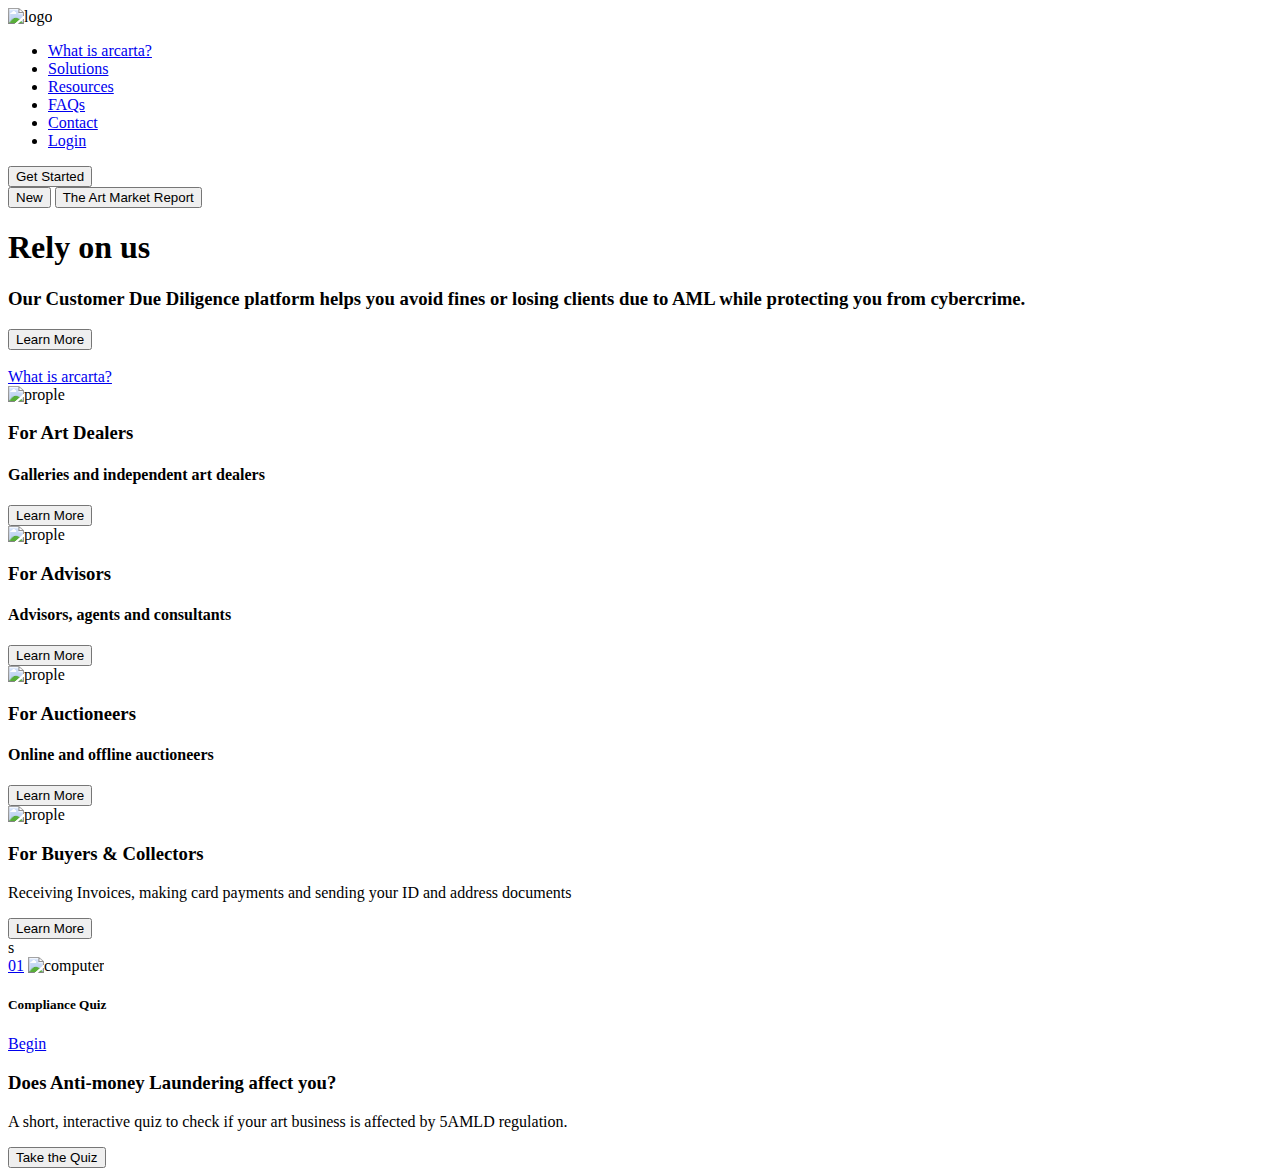
==== index.html @ 40dcaeee "I moved index" ====
<!DOCTYPE html>
<html lang="en">
<head>
    <meta charset="UTF-8">
    <meta http-equiv="X-UA-Compatible" content="IE=edge">
    <meta name="viewport" content="width=device-width, initial-scale=1.0">
    <link rel="stylesheet" href="./css/index.css">
    <link rel="icon" href="./img/png/icon.png">
    <title>Acarta</title>
</head>
<body>
    <header class="header">
        <div class="container">
            <div class="row header__row">
                <div class="header__left">
                    <img src="./img/png/logo.png" alt="logo">
                </div>
                <div class="header__right">
                    <ul class="header__lists">
                        <li class="header__list"><a href="#" class="header__link">What is arcarta?</a></li>
                        <li class="header__list"><a href="#" class="header__link">Solutions</a></li>
                        <li class="header__list"><a href="#" class="header__link">Resources</a></li>
                        <li class="header__list"><a href="#" class="header__link">FAQs</a></li>
                        <li class="header__list"><a href="#" class="header__link">Contact</a></li>
                        <li class="header__list"><a href="#" class="header__link">Login</a></li>
                    </ul>
                    <button class="header__button">Get Started</button>
                </div>
            </div>
        </div>
    </header>
    <main>
          <!--HERO-->
        <section class="hero">
           <div class="container">
               <div class="row">
              <div class="hero__button">
                <button class="button__left">
                    New
                </button>
                <button class="button__right">
                    The Art Market Report
                </button>
              </div>
               </div>
               <h1 class="hero__title">Rely on us</h1>
               <h3 class="hero__description">Our Customer Due Diligence platform helps you avoid fines or 
                   losing clients due to AML while protecting you from cybercrime.</h3>
                   <button class="button__middle">Learn More</button>
           </div>
        </section>
        <!--PARTNERS-->
        <section class="partners">
            <div class="container">
                <div class="row partners__row">
                    <img src="./img/png/partners1.png" alt="" class="partners__image">
                    <img src="./img/png/partners2.png" alt="" class="partners__image">
                    <img src="./img/png/partners3.png" alt="" class="partners__image">
                    <img src="./img/png/partners4.png" alt="" class="partners__image">
                </div>
                <span class="partners__content"><a href="#" class="partners__link">What is arcarta?</a></span>
        <section class="for">
            <div class="container">
                <div class="row for__row">
                    <div class="col-6">
                        <div class="for__content">
                            <img class="for__img" src="./img/png/for1.png" alt="prople">
                            <h3 class="for__title">For Art Dealers</h3>
                            <h4 class="for__subtitle">Galleries and independent art dealers</h4>
                            <button class="for__button">Learn More</button>
                        </div>
                    </div>
                    <div class="col-6">
                        <div class="for__content">
                            <img class="for__img" src="./img/png/for2.png" alt="prople">
                            <h3 class="for__title">For Advisors</h3>
                            <h4 class="for__subtitle">Advisors, agents and consultants</h4>
                            <button class="for__button">Learn More</button>
                        </div>
                    </div>
                    <div class="col-6">
                        <div class="for__content">
                            <img class="for__img" src="./img/png/for3.png" alt="prople">
                            <h3 class="for__title">For Auctioneers</h3>
                            <h4 class="for__subtitle">Online and offline auctioneers</h4>
                            <button class="for__button">Learn More</button>
                        </div>
                    </div>
                    <div class="col-6">
                        <div class="for__content">
                            <img class="for__img" src="./img/png/for1.png" alt="prople">
                            <h3 class="for__title for__title--big">For Buyers & Collectors</h3>
                            <p class="for__subtitle for__subtitle--long"">Receiving Invoices, making card payments and sending your ID and address documents</p>
                            <button class="for__button">Learn More</button>
                        </div>
                    </div>
                </div>
            </div>
        </section>
        <section class="money">
            <div class="container">s
                <d5iv class="money__content">
                    <div class="money__quiz">
                        <div class="money__quizcontent">
                            <a href="#" class="money__link--first">01</a>
                            <img class="money__img" src="./img/png/computer.png" alt="computer">
                            <h5 class="money__subtitle">Compliance Quiz</h5>
                            <div class="money__line"></div>
                            <div class="money__links">
                                <a href="#" class="money__link money__link--second">Begin</a>
                                <a href="#" class="money__link"> <svg width="16" height="12" viewBox="0 0 16 12" fill="none" xmlns="http://www.w3.org/2000/svg">
                                    <path d="M0.916687 5.92936C0.916687 6.38769 1.29169 6.76269 1.75002 6.76269H12.1917L8.67502 10.2794C8.33335 10.621 8.33335 11.171 8.67502 11.5127C9.01669 11.8544 9.56669 11.8544 9.90835 11.5127L14.8334 6.59603C15.0167 6.41269 15.1 6.17103 15.0834 5.9377C15.0917 5.70436 15.0084 5.4627 14.8334 5.27936L9.90835 0.362695C9.56669 0.0210287 9.01669 0.0210287 8.67502 0.362695C8.33335 0.704362 8.33335 1.25436 8.67502 1.59603L12.1917 5.09603H1.75002C1.29169 5.09603 0.916687 5.47103 0.916687 5.92936Z" fill="white"/>
                                    </svg></a>
                            </div>
                        </div>
                    </div>
                    <div class="money-anti">
                        <h3 class="money__title">Does Anti-money Laundering affect you?</h3>
                        <p class="money__text">A short, interactive quiz to check if your art business is affected by 5AMLD regulation.</p>
                        <button class="money__button">Take the Quiz
                            </button>
                    </div>
                </div>
            </div>
        </section>
    </main>
</body>
</html>
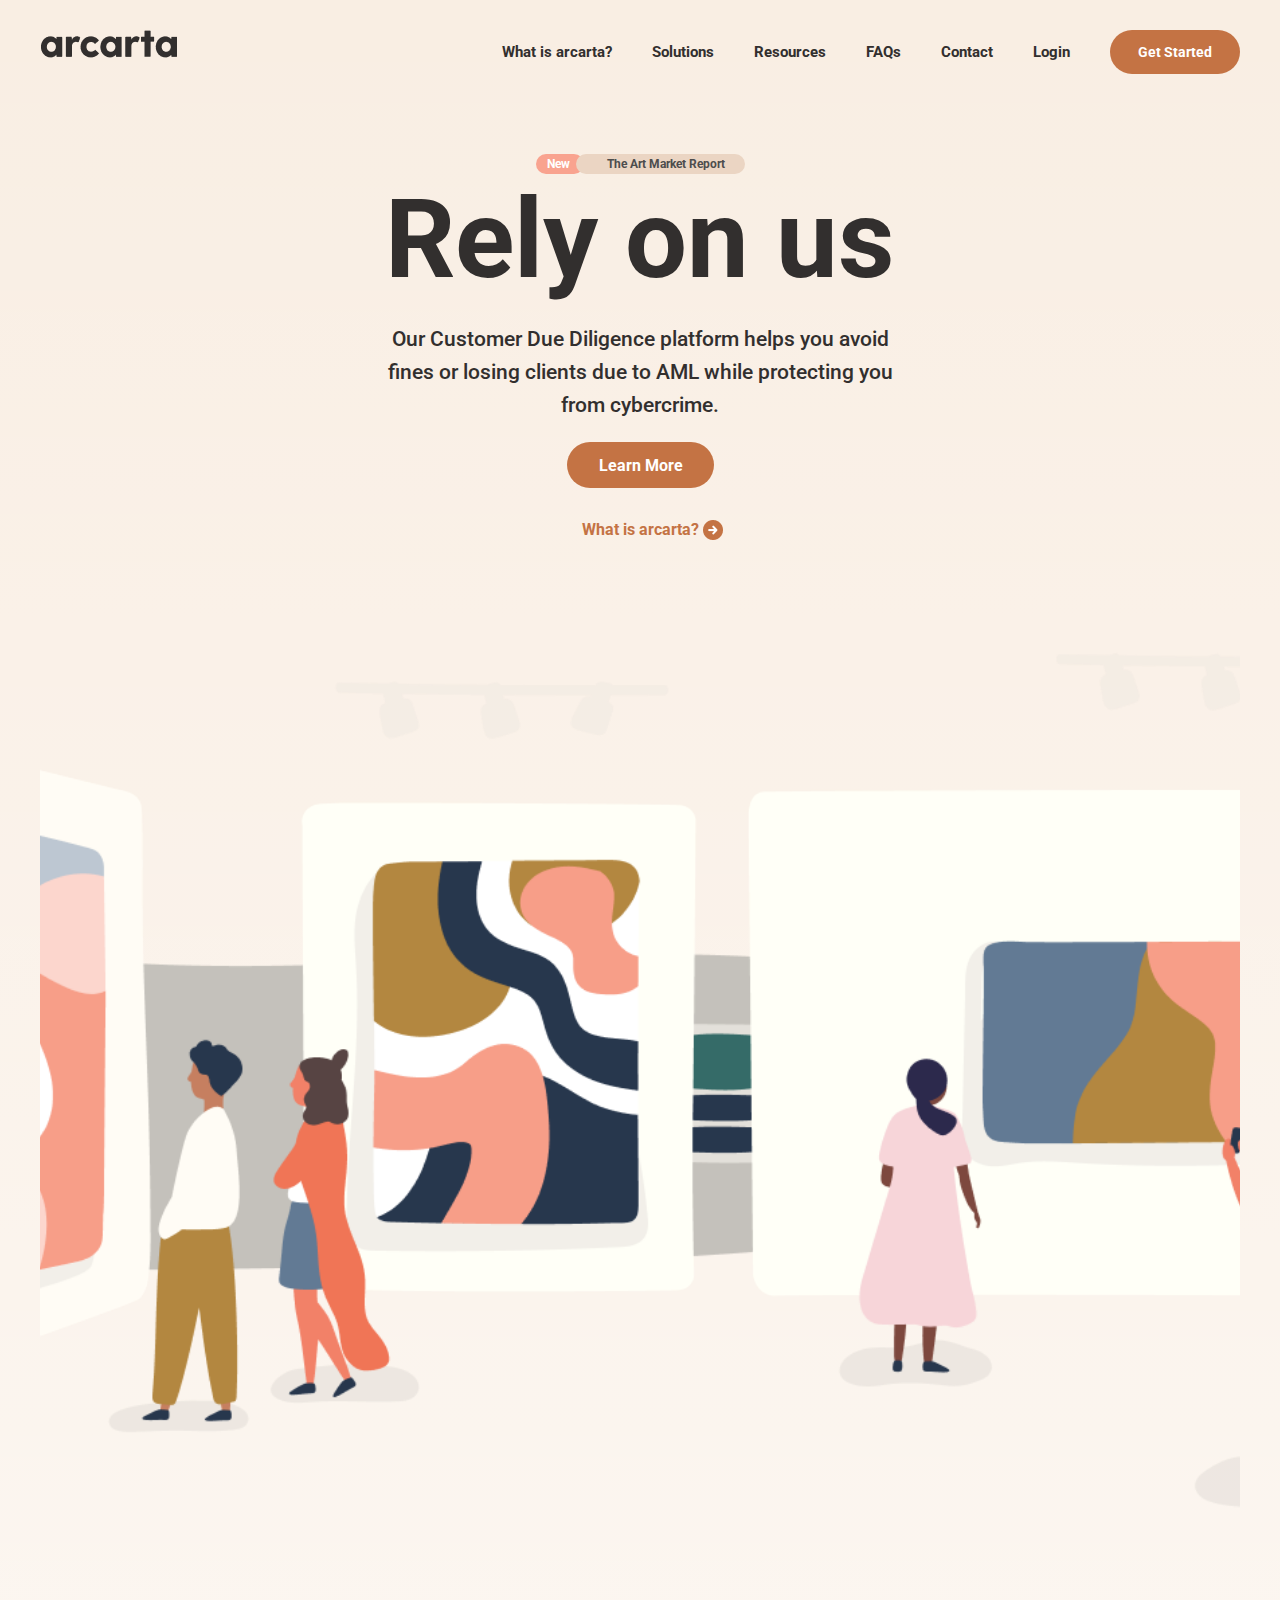
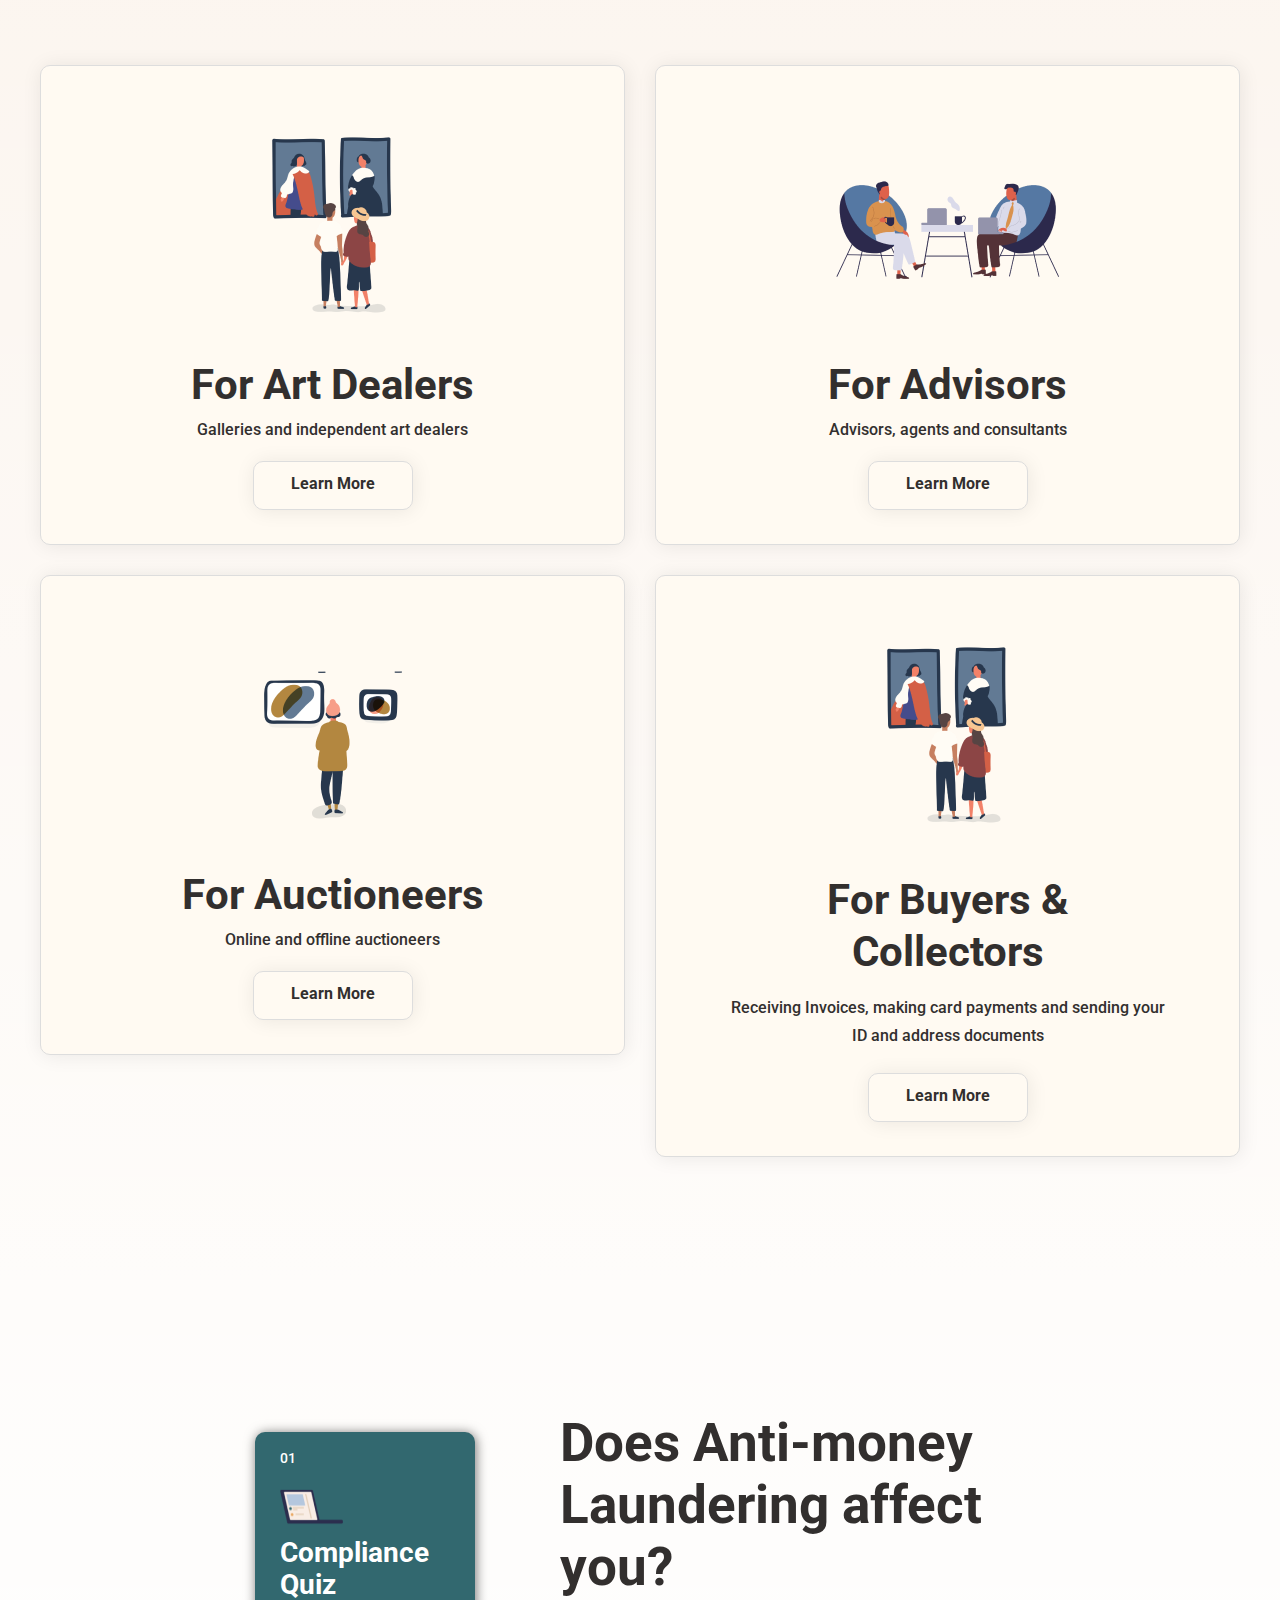
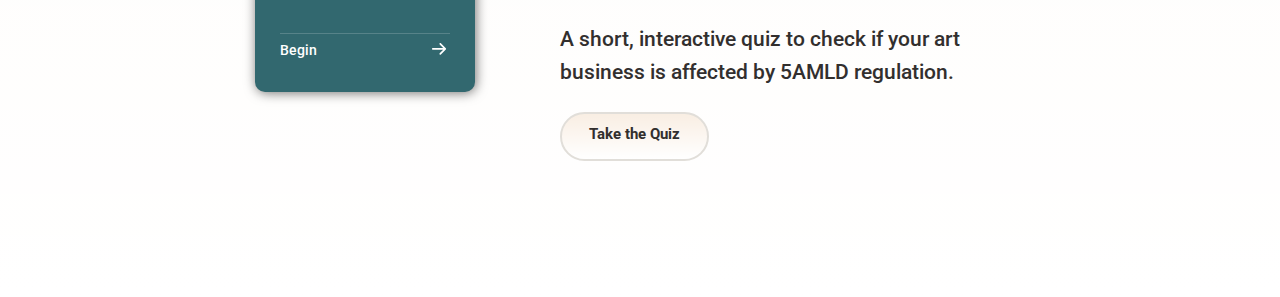
==== commit a5030ca2: "I added files" ====
--- a/index.html
+++ b/index.html
@@ -4,16 +4,17 @@
     <meta charset="UTF-8">
     <meta http-equiv="X-UA-Compatible" content="IE=edge">
     <meta name="viewport" content="width=device-width, initial-scale=1.0">
-    <link rel="stylesheet" href="./css/index.css">
+    <link rel="stylesheet" href="./src/css/index.css">
     <link rel="icon" href="./img/png/icon.png">
     <title>Acarta</title>
 </head>
 <body>
+    <!--HEADER-->
     <header class="header">
         <div class="container">
             <div class="row header__row">
                 <div class="header__left">
-                    <img src="./img/png/logo.png" alt="logo">
+                    <img src="./src/img/png/logo.png" alt="logo">
                 </div>
                 <div class="header__right">
                     <ul class="header__lists">
@@ -59,12 +60,16 @@
                     <img src="./img/png/partners4.png" alt="" class="partners__image">
                 </div>
                 <span class="partners__content"><a href="#" class="partners__link">What is arcarta?</a></span>
+            <div class="hero__bg"></div>
+    
+        </section>
+        <!--FOR-->
         <section class="for">
             <div class="container">
                 <div class="row for__row">
                     <div class="col-6">
                         <div class="for__content">
-                            <img class="for__img" src="./img/png/for1.png" alt="prople">
+                            <img class="for__img" src="./src/img/png/for1.png" alt="prople">
                             <h3 class="for__title">For Art Dealers</h3>
                             <h4 class="for__subtitle">Galleries and independent art dealers</h4>
                             <button class="for__button">Learn More</button>
@@ -72,7 +77,7 @@
                     </div>
                     <div class="col-6">
                         <div class="for__content">
-                            <img class="for__img" src="./img/png/for2.png" alt="prople">
+                            <img class="for__img" src="./src/img/png/for2.png" alt="prople">
                             <h3 class="for__title">For Advisors</h3>
                             <h4 class="for__subtitle">Advisors, agents and consultants</h4>
                             <button class="for__button">Learn More</button>
@@ -80,7 +85,7 @@
                     </div>
                     <div class="col-6">
                         <div class="for__content">
-                            <img class="for__img" src="./img/png/for3.png" alt="prople">
+                            <img class="for__img" src="./src/img/png/for3.png" alt="prople">
                             <h3 class="for__title">For Auctioneers</h3>
                             <h4 class="for__subtitle">Online and offline auctioneers</h4>
                             <button class="for__button">Learn More</button>
@@ -88,22 +93,23 @@
                     </div>
                     <div class="col-6">
                         <div class="for__content">
-                            <img class="for__img" src="./img/png/for1.png" alt="prople">
+                            <img class="for__img" src="./src/img/png/for1.png" alt="prople">
                             <h3 class="for__title for__title--big">For Buyers & Collectors</h3>
-                            <p class="for__subtitle for__subtitle--long"">Receiving Invoices, making card payments and sending your ID and address documents</p>
+                            <p class="for__subtitle for__subtitle--long">Receiving Invoices, making card payments and sending your ID and address documents</p>
                             <button class="for__button">Learn More</button>
                         </div>
                     </div>
                 </div>
             </div>
         </section>
+        <!--MONEY-->
         <section class="money">
-            <div class="container">s
+            <div class="container">
                 <d5iv class="money__content">
                     <div class="money__quiz">
                         <div class="money__quizcontent">
                             <a href="#" class="money__link--first">01</a>
-                            <img class="money__img" src="./img/png/computer.png" alt="computer">
+                            <img class="money__img" src="./src/img/png/computer.png" alt="computer">
                             <h5 class="money__subtitle">Compliance Quiz</h5>
                             <div class="money__line"></div>
                             <div class="money__links">
--- a/src/css/index.css
+++ b/src/css/index.css
@@ -0,0 +1,513 @@
+@import url("https://fonts.googleapis.com/css2?family=Roboto:wght@100;300;400;500;700;900&display=swap");
+.col-1 {
+  width: 8.333%;
+}
+
+.col-2 {
+  width: 16.66%;
+}
+
+.col-3 {
+  width: 25%;
+}
+
+.col-4 {
+  width: 33.333%;
+}
+
+.col-5 {
+  width: 41.65%;
+}
+
+.col-6 {
+  width: 50%;
+}
+
+.col-7 {
+  width: 58.333%;
+}
+
+.col-8 {
+  width: 66.66%;
+}
+
+.col-9 {
+  width: 75%;
+}
+
+.col-12 {
+  width: 100%;
+}
+
+/* http://meyerweb.com/eric/tools/css/reset/ 
+   v2.0 | 20110126
+   License: none (public domain)
+*/
+html, body, div, span, applet, object, iframe,
+h1, h2, h3, h4, h5, h6, p, blockquote, pre,
+a, abbr, acronym, address, big, cite, code,
+del, dfn, em, img, ins, kbd, q, s, samp,
+small, strike, strong, sub, sup, tt, var,
+b, u, i, center,
+dl, dt, dd, ol, ul, li,
+fieldset, form, label, legend,
+table, caption, tbody, tfoot, thead, tr, th, td,
+article, aside, canvas, details, embed,
+figure, figcaption, footer, header, hgroup,
+menu, nav, output, ruby, section, summary,
+time, mark, audio, video {
+  margin: 0;
+  padding: 0;
+  border: 0;
+  font-size: 100%;
+  font: inherit;
+  vertical-align: baseline;
+}
+
+/* HTML5 display-role reset for older browsers */
+article, aside, details, figcaption, figure,
+footer, header, hgroup, menu, nav, section {
+  display: block;
+}
+
+body {
+  line-height: 1;
+}
+
+ol, ul {
+  list-style: none;
+}
+
+blockquote, q {
+  quotes: none;
+}
+
+blockquote:before, blockquote:after,
+q:before, q:after {
+  content: '';
+  content: none;
+}
+
+table {
+  border-collapse: collapse;
+  border-spacing: 0;
+}
+
+body {
+  -webkit-box-sizing: border-box;
+          box-sizing: border-box;
+  background: -webkit-gradient(linear, left top, left bottom, from(rgba(255, 255, 255, 0)), to(#FFFFFF)), #F9EEE3;
+  background: linear-gradient(180deg, rgba(255, 255, 255, 0) 0%, #FFFFFF 100%), #F9EEE3;
+}
+
+img {
+  max-width: 100%;
+}
+
+a {
+  text-decoration: none;
+}
+
+.container {
+  max-width: 1200px;
+  width: 100%;
+  margin: 0 auto;
+}
+
+.row {
+  display: -webkit-box;
+  display: -ms-flexbox;
+  display: flex;
+  -ms-flex-wrap: wrap;
+      flex-wrap: wrap;
+}
+
+.header {
+  padding: 30px 0;
+}
+
+.header__link {
+  color: #322F2E;
+  font-size: 15px;
+  font-weight: bold;
+  font-family: "Roboto", sans-serif;
+}
+
+.header__link:hover {
+  color: #C47344;
+  -webkit-transition: 0.2s;
+  transition: 0.2s;
+}
+
+.header__button {
+  color: #FFFFFF;
+  font-size: 14px;
+  font-weight: bold;
+  font-family: "Roboto", sans-serif;
+  font-style: normal;
+  background: #C47344;
+  border-radius: 50px;
+  padding: 14px 28px;
+  cursor: pointer;
+  border: none;
+}
+
+.header__list {
+  margin-right: 40px;
+}
+
+.header__list:nth-last-child() {
+  margin-right: 30px;
+}
+
+.header__right {
+  display: -webkit-box;
+  display: -ms-flexbox;
+  display: flex;
+  -webkit-box-align: center;
+      -ms-flex-align: center;
+          align-items: center;
+  -webkit-box-pack: center;
+      -ms-flex-pack: center;
+          justify-content: center;
+}
+
+.header__lists {
+  display: -webkit-box;
+  display: -ms-flexbox;
+  display: flex;
+}
+
+.header__row {
+  display: -webkit-box;
+  display: -ms-flexbox;
+  display: flex;
+  -webkit-box-pack: justify;
+      -ms-flex-pack: justify;
+          justify-content: space-between;
+}
+
+.for__content {
+  display: -webkit-box;
+  display: -ms-flexbox;
+  display: flex;
+  -webkit-box-align: center;
+      -ms-flex-align: center;
+          align-items: center;
+  -webkit-box-pack: center;
+      -ms-flex-pack: center;
+          justify-content: center;
+  -webkit-box-orient: vertical;
+  -webkit-box-direction: normal;
+      -ms-flex-direction: column;
+          flex-direction: column;
+  background: #FFFAF2;
+  border: 1px solid #DDDDDD;
+  -webkit-box-sizing: border-box;
+          box-sizing: border-box;
+  -webkit-box-shadow: 1px 1px 20px rgba(0, 0, 0, 0.08);
+          box-shadow: 1px 1px 20px rgba(0, 0, 0, 0.08);
+  border-radius: 10px;
+  margin: 15px;
+}
+
+.for__row {
+  margin: 0 -15px;
+}
+
+.for__title {
+  color: #322F2E;
+  font-size: 42px;
+  font-weight: bold;
+  font-family: "Roboto", sans-serif;
+  text-align: center;
+}
+
+.for__title--big {
+  max-width: 254px;
+  line-height: 52px;
+}
+
+.for__subtitle {
+  color: #322F2E;
+  font-size: 16px;
+  font-weight: 500;
+  font-family: "Roboto", sans-serif;
+  text-align: center;
+  margin-top: 16px;
+}
+
+.for__subtitle--long {
+  max-width: 435px;
+  line-height: 28px;
+}
+
+.for__button {
+  color: #322F2E;
+  font-size: 16px;
+  font-weight: bold;
+  font-family: "Roboto", sans-serif;
+  text-align: center;
+  background: #FFFAF2;
+  border: 1px solid #DDDDDD;
+  -webkit-box-sizing: border-box;
+          box-sizing: border-box;
+  -webkit-box-shadow: 1px 1px 20px rgba(0, 0, 0, 0.08);
+          box-shadow: 1px 1px 20px rgba(0, 0, 0, 0.08);
+  border-radius: 10px;
+  cursor: pointer;
+  padding: 12px 37px 16px;
+  margin: 23px 0 34px;
+  -webkit-transition: 0.3s;
+  transition: 0.3s;
+}
+
+.for__button:hover {
+  border: 1px solid transparent;
+  background-color: #C47344;
+  -webkit-transform: scale(1.1);
+          transform: scale(1.1);
+  color: #FFFFFF;
+}
+
+.for__img {
+  margin: 51px 136px 26px;
+}
+
+.money {
+  margin: 240px 0 136px;
+}
+
+.money__content {
+  display: -webkit-box;
+  display: -ms-flexbox;
+  display: flex;
+  -webkit-box-align: center;
+      -ms-flex-align: center;
+          align-items: center;
+  -webkit-box-pack: center;
+      -ms-flex-pack: center;
+          justify-content: center;
+}
+
+.money__title {
+  color: #322F2E;
+  font-size: 53px;
+  font-weight: bold;
+  font-family: "Roboto", sans-serif;
+  line-height: 62px;
+  max-width: 465px;
+}
+
+.money__text {
+  line-height: 33px;
+  color: #322F2E;
+  font-size: 21px;
+  font-weight: 500;
+  font-family: "Roboto", sans-serif;
+  max-width: 416px;
+  margin: 25px 0 23px;
+}
+
+.money__quiz {
+  background: #32686F;
+  -webkit-box-shadow: 1px 1px 12px rgba(0, 0, 0, 0.55);
+          box-shadow: 1px 1px 12px rgba(0, 0, 0, 0.55);
+  border-radius: 10px;
+  width: 220px;
+  height: 260px;
+  margin-right: 85px;
+  margin-top: -50px;
+}
+
+.money__quizcontent {
+  margin: 19px 27px 23px 25px;
+  display: -webkit-box;
+  display: -ms-flexbox;
+  display: flex;
+  -webkit-box-orient: vertical;
+  -webkit-box-direction: normal;
+      -ms-flex-direction: column;
+          flex-direction: column;
+}
+
+.money__img {
+  max-width: 64px;
+  max-height: 37px;
+  margin-bottom: 12px;
+}
+
+.money__link {
+  color: #FFFFFF;
+  font-size: 14px;
+  font-weight: 500;
+  font-family: "Roboto", sans-serif;
+}
+
+.money__link--first {
+  margin-bottom: 23px;
+  color: #FFFFFF;
+  font-size: 14px;
+  font-weight: 500;
+  font-family: "Roboto", sans-serif;
+}
+
+.money__link--second {
+  margin-right: 110px;
+}
+
+.money__subtitle {
+  color: #FFFFFF;
+  font-size: 28px;
+  font-weight: bold;
+  font-family: "Roboto", sans-serif;
+  line-height: 32px;
+  margin-bottom: 32px;
+}
+
+.money__line {
+  background-color: rgba(255, 255, 255, 0.18);
+  width: 170px;
+  height: 1px;
+  margin-bottom: 8px;
+}
+
+.money__button {
+  background: -webkit-gradient(linear, left top, left bottom, from(rgba(255, 255, 255, 0)), to(#FFFFFF)), #F9EEE3;
+  background: linear-gradient(180deg, rgba(255, 255, 255, 0) 0%, #FFFFFF 100%), #F9EEE3;
+  color: #322F2E;
+  font-size: 15px;
+  font-weight: bold;
+  font-family: "Roboto", sans-serif;
+  padding: 11px 27px 16px;
+  border: 2px solid #E1DED9;
+  -webkit-box-sizing: border-box;
+          box-sizing: border-box;
+  border-radius: 50px;
+}
+
+.hero__bg {
+  margin: 80px 0 132px;
+  background-image: url(../img/png/Frame.png);
+  background-size: cover;
+  background-position: center;
+  width: 100%;
+  height: 100vh;
+}
+
+.hero__button {
+  margin: 50px auto 11px auto;
+}
+
+.hero__button:hover .button__left {
+  -webkit-transform: scale(1) translate(10%);
+          transform: scale(1) translate(10%);
+  -webkit-transition: 1.2s;
+  transition: 1.2s;
+}
+
+.hero__title {
+  color: #322F2E;
+  font-size: 110px;
+  font-weight: bold;
+  font-family: "Roboto", sans-serif;
+  margin: 0 auto 28px auto;
+  text-align: center;
+}
+
+.hero__description {
+  color: #322F2E;
+  font-size: 21px;
+  font-weight: 500;
+  font-family: "Roboto", sans-serif;
+  margin: 28px auto 20px auto;
+  width: 524px;
+  text-align: center;
+  line-height: 33px;
+}
+
+.button__left {
+  background-color: #F9A38F;
+  border-radius: 20px;
+  color: #FFFFFF;
+  font-size: 12px;
+  font-weight: bold;
+  font-family: "Roboto", sans-serif;
+  outline: none;
+  border: none;
+  padding: 3px 14px 3px 11px;
+}
+
+.button__right {
+  background-color: #ebd5c3;
+  border-radius: 20px;
+  color: #4D4D4D;
+  font-size: 12px;
+  font-weight: bold;
+  font-family: "Roboto", sans-serif;
+  outline: none;
+  border: none;
+  padding: 3px 20px 3px 31px;
+  margin-left: -12px;
+}
+
+.button__middle {
+  background-color: #C47344;
+  color: #FFFFFF;
+  font-size: 16px;
+  font-weight: bold;
+  font-family: "Roboto", sans-serif;
+  border-radius: 30px;
+  border: none;
+  outline: none;
+  padding: 14px 31px 13px 32px;
+  margin: auto;
+  display: -webkit-box;
+  display: -ms-flexbox;
+  display: flex;
+}
+
+.button__middle:hover {
+  background-color: #5e2708;
+  -webkit-transform: scale(1.1);
+          transform: scale(1.1);
+  -webkit-transition: 1.2s;
+  transition: 1.2s;
+}
+
+.partners__row {
+  -ms-flex-pack: distribute;
+      justify-content: space-around;
+}
+
+.partners__image {
+  margin-bottom: 34px;
+}
+
+.partners__content {
+  position: relative;
+  display: block;
+  text-align: center;
+}
+
+.partners__link {
+  color: #C47344;
+  font-size: 16px;
+  font-weight: bold;
+  font-family: "Roboto", sans-serif;
+  position: relative;
+}
+
+.partners__link:hover {
+  cursor: pointer;
+  color: #e39d76;
+}
+
+.partners__link::after {
+  position: absolute;
+  right: -73px;
+  top: 0;
+  width: 100%;
+  height: 100%;
+  content: url(../img/png/link.png);
+}
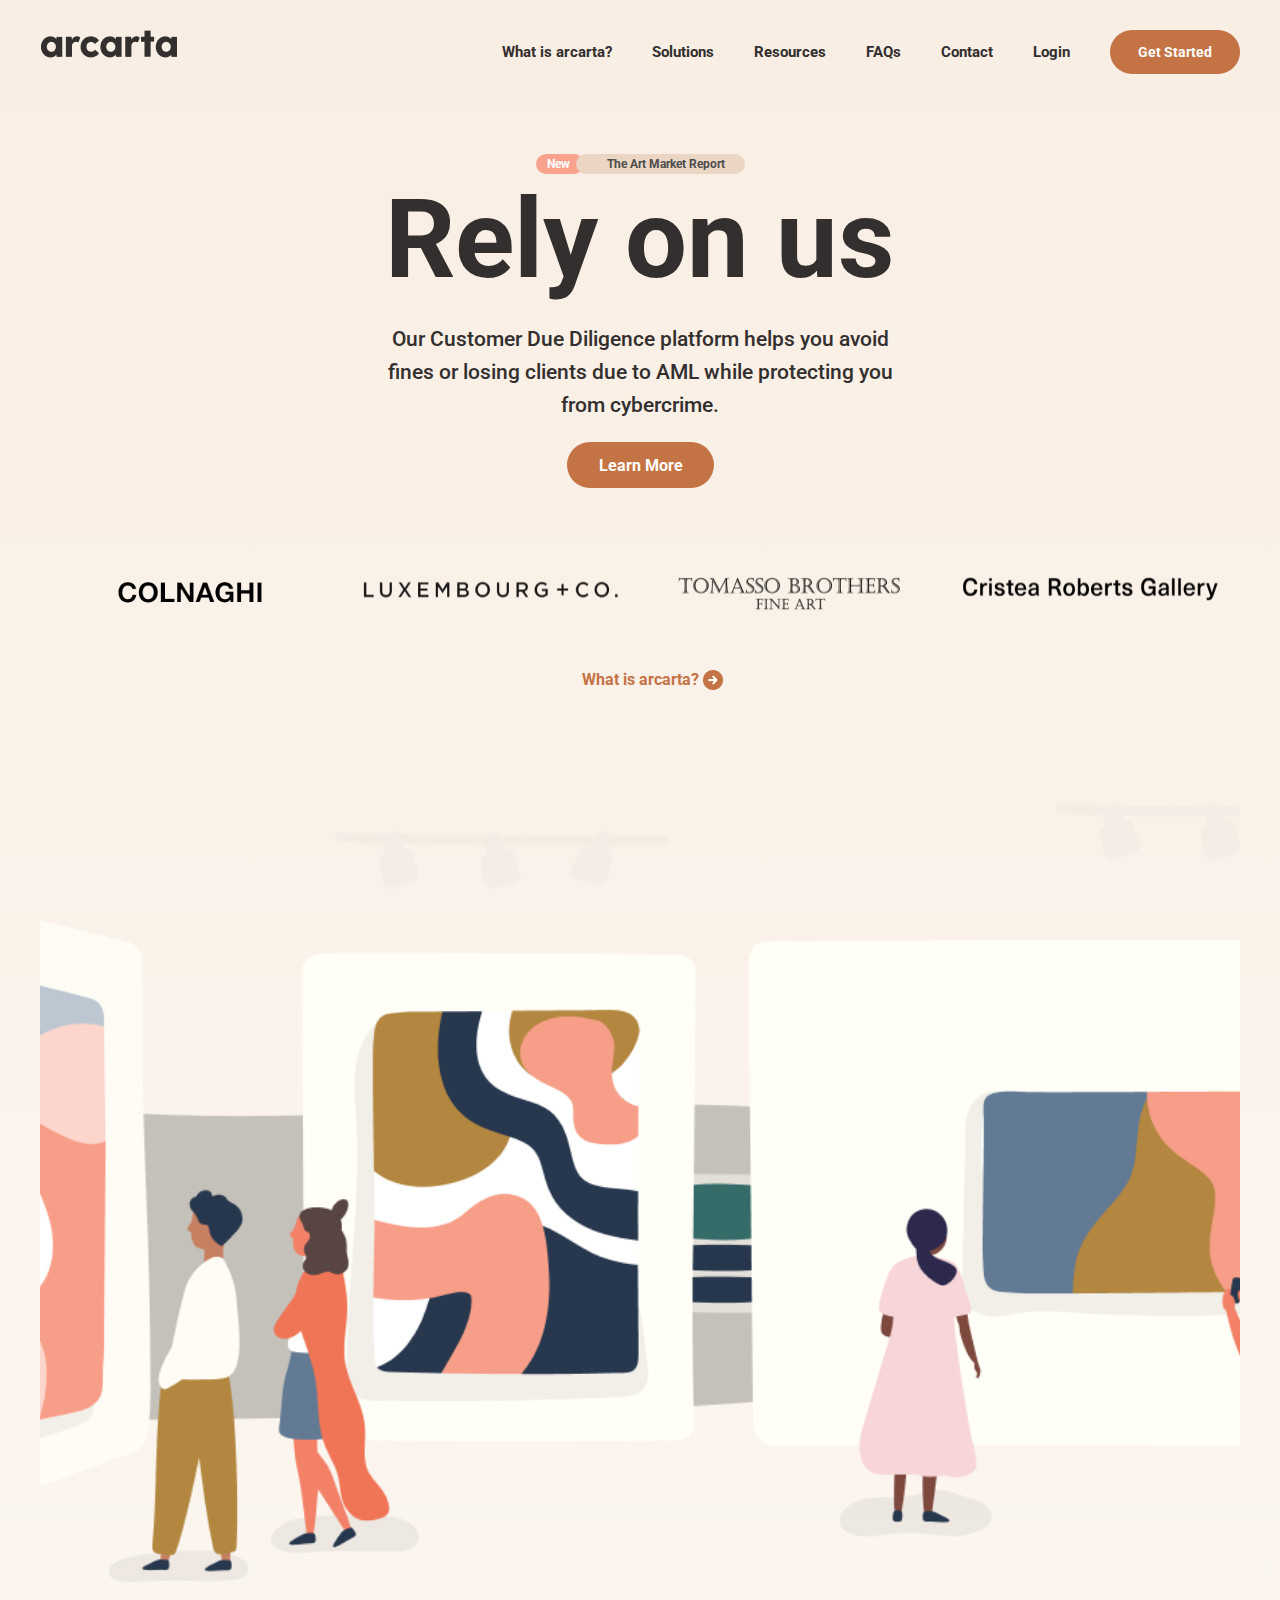
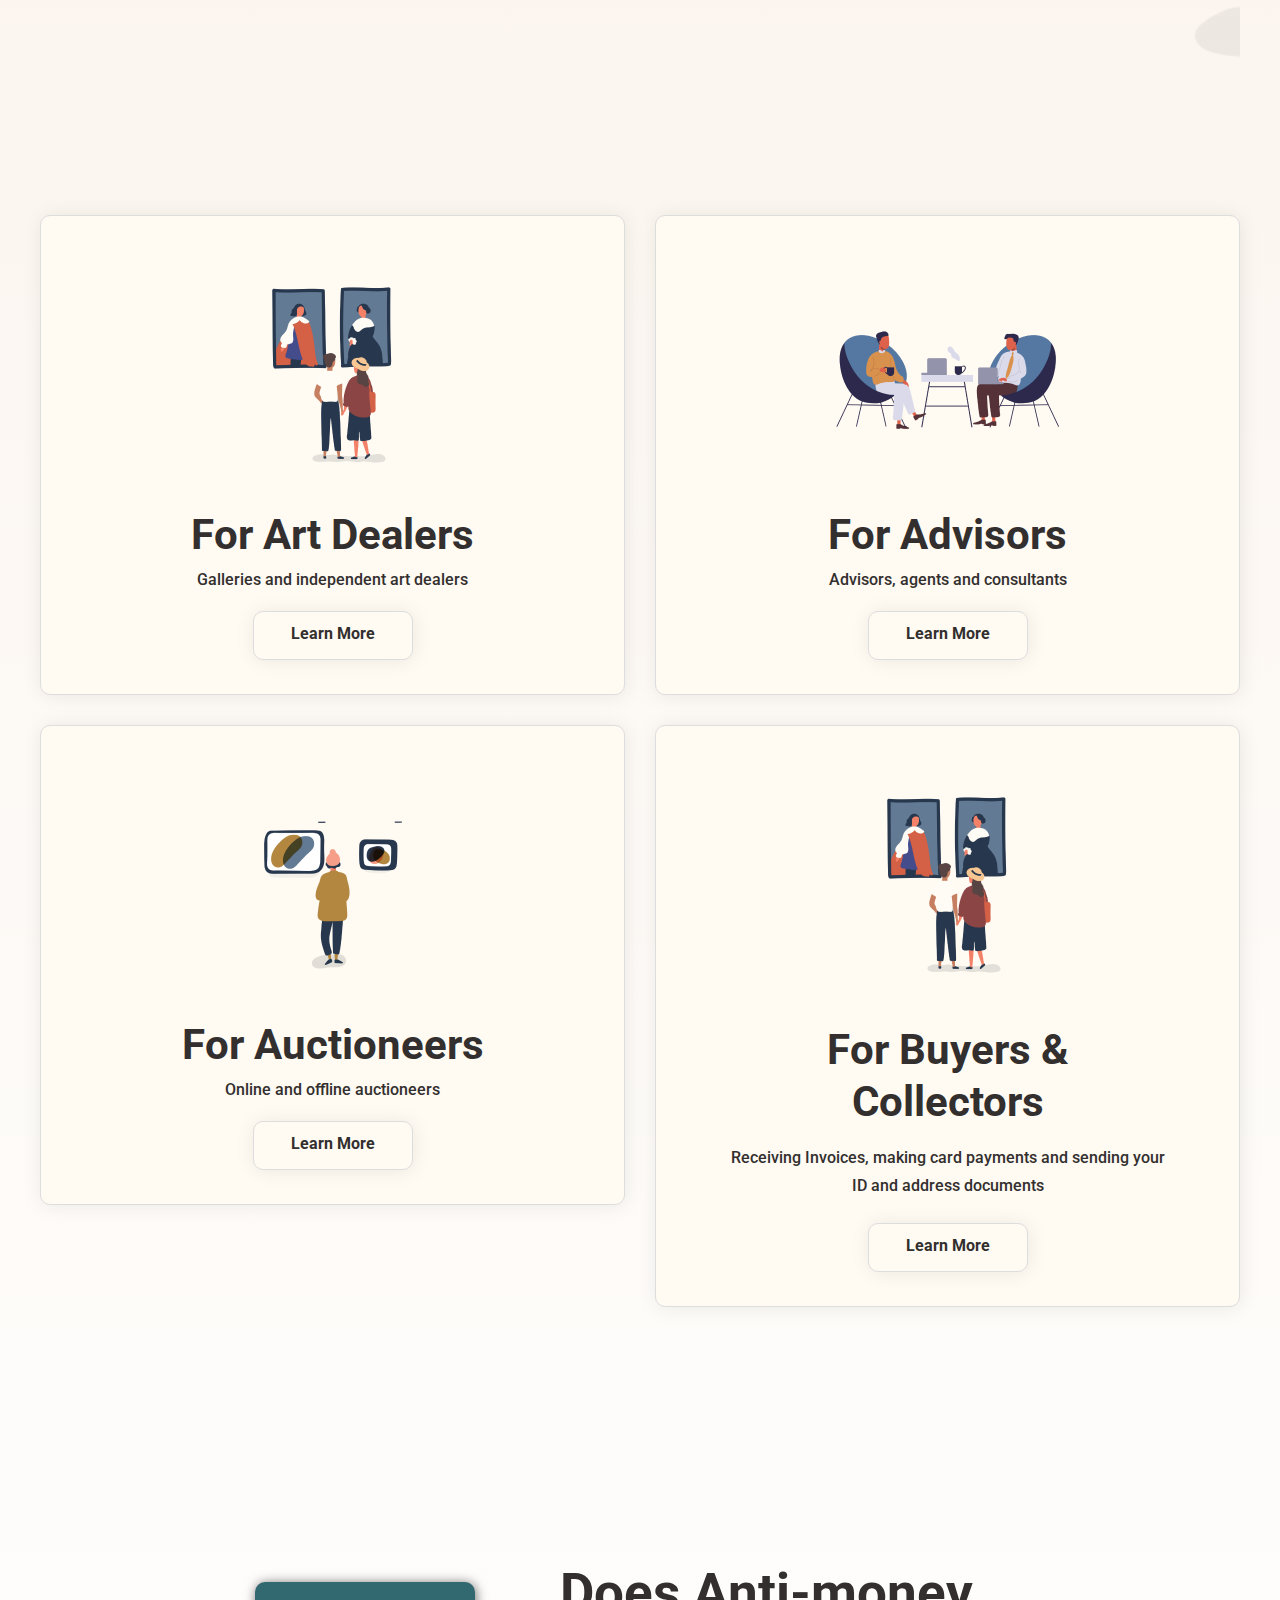
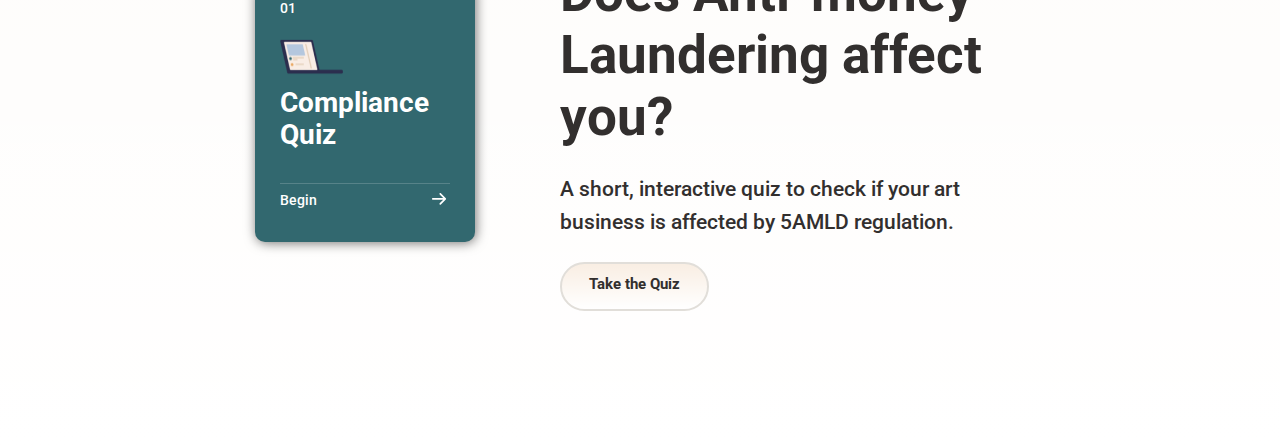
==== commit 77d99189: "I added files" ====
--- a/index.html
+++ b/index.html
@@ -54,13 +54,13 @@
         <section class="partners">
             <div class="container">
                 <div class="row partners__row">
-                    <img src="./img/png/partners1.png" alt="" class="partners__image">
-                    <img src="./img/png/partners2.png" alt="" class="partners__image">
-                    <img src="./img/png/partners3.png" alt="" class="partners__image">
-                    <img src="./img/png/partners4.png" alt="" class="partners__image">
+                    <img src="./src/img/png/partners1.png" alt="" class="partners__image">
+                    <img src="./src/img/png/partners2.png" alt="" class="partners__image">
+                    <img src="./src/img/png/partners3.png" alt="" class="partners__image">
+                    <img src="./src/img/png/partners4.png" alt="" class="partners__image">
                 </div>
                 <span class="partners__content"><a href="#" class="partners__link">What is arcarta?</a></span>
-            <div class="hero__bg"></div>
+        <div class="hero__bg"></div>
     
         </section>
         <!--FOR-->
--- a/src/css/index.css
+++ b/src/css/index.css
@@ -481,7 +481,7 @@
 }
 
 .partners__image {
-  margin-bottom: 34px;
+  margin: 52px 0 34px 0;
 }
 
 .partners__content {
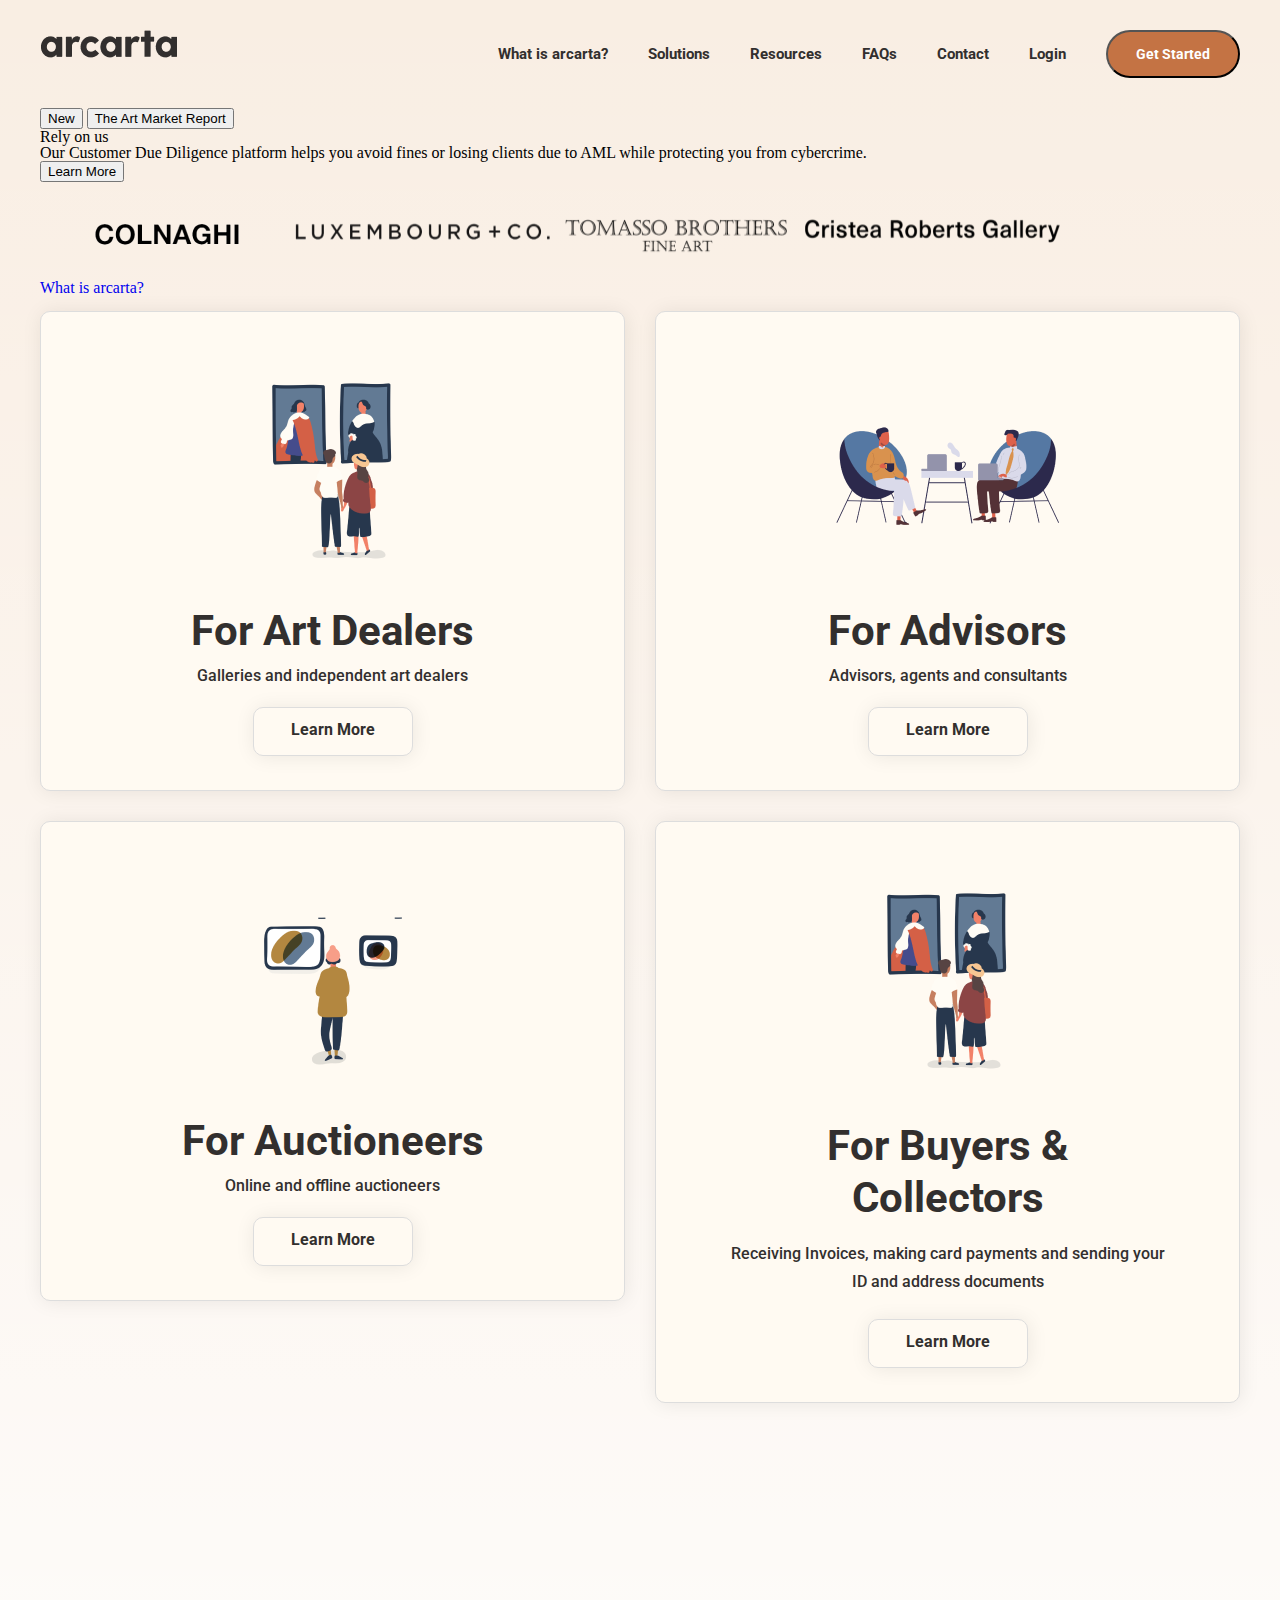
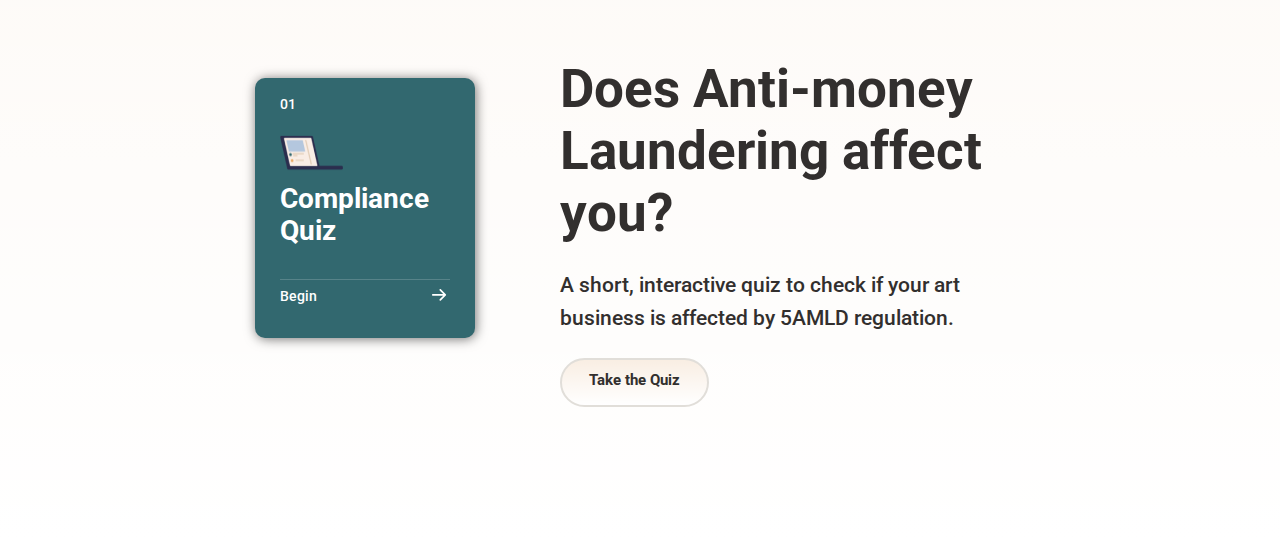
==== commit 5e49a296: "hz" ====
--- a/index.html
+++ b/index.html
@@ -5,7 +5,7 @@
     <meta http-equiv="X-UA-Compatible" content="IE=edge">
     <meta name="viewport" content="width=device-width, initial-scale=1.0">
     <link rel="stylesheet" href="./src/css/index.css">
-    <link rel="icon" href="./img/png/icon.png">
+    <link rel="icon" href="./src/img/png/icon.png">
     <title>Acarta</title>
 </head>
 <body>
@@ -129,6 +129,7 @@
                 </div>
             </div>
         </section>
+        
     </main>
 </body>
 </html>--- a/src/css/index.css
+++ b/src/css/index.css
@@ -94,9 +94,7 @@
 }
 
 body {
-  -webkit-box-sizing: border-box;
-          box-sizing: border-box;
-  background: -webkit-gradient(linear, left top, left bottom, from(rgba(255, 255, 255, 0)), to(#FFFFFF)), #F9EEE3;
+  box-sizing: border-box;
   background: linear-gradient(180deg, rgba(255, 255, 255, 0) 0%, #FFFFFF 100%), #F9EEE3;
 }
 
@@ -115,11 +113,8 @@
 }
 
 .row {
-  display: -webkit-box;
-  display: -ms-flexbox;
-  display: flex;
-  -ms-flex-wrap: wrap;
-      flex-wrap: wrap;
+  display: flex;
+  flex-wrap: wrap;
 }
 
 .header {
@@ -135,7 +130,6 @@
 
 .header__link:hover {
   color: #C47344;
-  -webkit-transition: 0.2s;
   transition: 0.2s;
 }
 
@@ -149,7 +143,6 @@
   border-radius: 50px;
   padding: 14px 28px;
   cursor: pointer;
-  border: none;
 }
 
 .header__list {
@@ -161,52 +154,29 @@
 }
 
 .header__right {
-  display: -webkit-box;
-  display: -ms-flexbox;
-  display: flex;
-  -webkit-box-align: center;
-      -ms-flex-align: center;
-          align-items: center;
-  -webkit-box-pack: center;
-      -ms-flex-pack: center;
-          justify-content: center;
+  display: flex;
+  align-items: center;
+  justify-content: center;
 }
 
 .header__lists {
-  display: -webkit-box;
-  display: -ms-flexbox;
   display: flex;
 }
 
 .header__row {
-  display: -webkit-box;
-  display: -ms-flexbox;
-  display: flex;
-  -webkit-box-pack: justify;
-      -ms-flex-pack: justify;
-          justify-content: space-between;
+  display: flex;
+  justify-content: space-between;
 }
 
 .for__content {
-  display: -webkit-box;
-  display: -ms-flexbox;
-  display: flex;
-  -webkit-box-align: center;
-      -ms-flex-align: center;
-          align-items: center;
-  -webkit-box-pack: center;
-      -ms-flex-pack: center;
-          justify-content: center;
-  -webkit-box-orient: vertical;
-  -webkit-box-direction: normal;
-      -ms-flex-direction: column;
-          flex-direction: column;
+  display: flex;
+  align-items: center;
+  justify-content: center;
+  flex-direction: column;
   background: #FFFAF2;
   border: 1px solid #DDDDDD;
-  -webkit-box-sizing: border-box;
-          box-sizing: border-box;
-  -webkit-box-shadow: 1px 1px 20px rgba(0, 0, 0, 0.08);
-          box-shadow: 1px 1px 20px rgba(0, 0, 0, 0.08);
+  box-sizing: border-box;
+  box-shadow: 1px 1px 20px rgba(0, 0, 0, 0.08);
   border-radius: 10px;
   margin: 15px;
 }
@@ -250,23 +220,19 @@
   text-align: center;
   background: #FFFAF2;
   border: 1px solid #DDDDDD;
-  -webkit-box-sizing: border-box;
-          box-sizing: border-box;
-  -webkit-box-shadow: 1px 1px 20px rgba(0, 0, 0, 0.08);
-          box-shadow: 1px 1px 20px rgba(0, 0, 0, 0.08);
+  box-sizing: border-box;
+  box-shadow: 1px 1px 20px rgba(0, 0, 0, 0.08);
   border-radius: 10px;
   cursor: pointer;
   padding: 12px 37px 16px;
   margin: 23px 0 34px;
-  -webkit-transition: 0.3s;
   transition: 0.3s;
 }
 
 .for__button:hover {
   border: 1px solid transparent;
   background-color: #C47344;
-  -webkit-transform: scale(1.1);
-          transform: scale(1.1);
+  transform: scale(1.1);
   color: #FFFFFF;
 }
 
@@ -279,15 +245,9 @@
 }
 
 .money__content {
-  display: -webkit-box;
-  display: -ms-flexbox;
-  display: flex;
-  -webkit-box-align: center;
-      -ms-flex-align: center;
-          align-items: center;
-  -webkit-box-pack: center;
-      -ms-flex-pack: center;
-          justify-content: center;
+  display: flex;
+  align-items: center;
+  justify-content: center;
 }
 
 .money__title {
@@ -311,8 +271,7 @@
 
 .money__quiz {
   background: #32686F;
-  -webkit-box-shadow: 1px 1px 12px rgba(0, 0, 0, 0.55);
-          box-shadow: 1px 1px 12px rgba(0, 0, 0, 0.55);
+  box-shadow: 1px 1px 12px rgba(0, 0, 0, 0.55);
   border-radius: 10px;
   width: 220px;
   height: 260px;
@@ -322,13 +281,8 @@
 
 .money__quizcontent {
   margin: 19px 27px 23px 25px;
-  display: -webkit-box;
-  display: -ms-flexbox;
-  display: flex;
-  -webkit-box-orient: vertical;
-  -webkit-box-direction: normal;
-      -ms-flex-direction: column;
-          flex-direction: column;
+  display: flex;
+  flex-direction: column;
 }
 
 .money__img {
@@ -373,7 +327,6 @@
 }
 
 .money__button {
-  background: -webkit-gradient(linear, left top, left bottom, from(rgba(255, 255, 255, 0)), to(#FFFFFF)), #F9EEE3;
   background: linear-gradient(180deg, rgba(255, 255, 255, 0) 0%, #FFFFFF 100%), #F9EEE3;
   color: #322F2E;
   font-size: 15px;
@@ -381,133 +334,6 @@
   font-family: "Roboto", sans-serif;
   padding: 11px 27px 16px;
   border: 2px solid #E1DED9;
-  -webkit-box-sizing: border-box;
-          box-sizing: border-box;
+  box-sizing: border-box;
   border-radius: 50px;
 }
-
-.hero__bg {
-  margin: 80px 0 132px;
-  background-image: url(../img/png/Frame.png);
-  background-size: cover;
-  background-position: center;
-  width: 100%;
-  height: 100vh;
-}
-
-.hero__button {
-  margin: 50px auto 11px auto;
-}
-
-.hero__button:hover .button__left {
-  -webkit-transform: scale(1) translate(10%);
-          transform: scale(1) translate(10%);
-  -webkit-transition: 1.2s;
-  transition: 1.2s;
-}
-
-.hero__title {
-  color: #322F2E;
-  font-size: 110px;
-  font-weight: bold;
-  font-family: "Roboto", sans-serif;
-  margin: 0 auto 28px auto;
-  text-align: center;
-}
-
-.hero__description {
-  color: #322F2E;
-  font-size: 21px;
-  font-weight: 500;
-  font-family: "Roboto", sans-serif;
-  margin: 28px auto 20px auto;
-  width: 524px;
-  text-align: center;
-  line-height: 33px;
-}
-
-.button__left {
-  background-color: #F9A38F;
-  border-radius: 20px;
-  color: #FFFFFF;
-  font-size: 12px;
-  font-weight: bold;
-  font-family: "Roboto", sans-serif;
-  outline: none;
-  border: none;
-  padding: 3px 14px 3px 11px;
-}
-
-.button__right {
-  background-color: #ebd5c3;
-  border-radius: 20px;
-  color: #4D4D4D;
-  font-size: 12px;
-  font-weight: bold;
-  font-family: "Roboto", sans-serif;
-  outline: none;
-  border: none;
-  padding: 3px 20px 3px 31px;
-  margin-left: -12px;
-}
-
-.button__middle {
-  background-color: #C47344;
-  color: #FFFFFF;
-  font-size: 16px;
-  font-weight: bold;
-  font-family: "Roboto", sans-serif;
-  border-radius: 30px;
-  border: none;
-  outline: none;
-  padding: 14px 31px 13px 32px;
-  margin: auto;
-  display: -webkit-box;
-  display: -ms-flexbox;
-  display: flex;
-}
-
-.button__middle:hover {
-  background-color: #5e2708;
-  -webkit-transform: scale(1.1);
-          transform: scale(1.1);
-  -webkit-transition: 1.2s;
-  transition: 1.2s;
-}
-
-.partners__row {
-  -ms-flex-pack: distribute;
-      justify-content: space-around;
-}
-
-.partners__image {
-  margin: 52px 0 34px 0;
-}
-
-.partners__content {
-  position: relative;
-  display: block;
-  text-align: center;
-}
-
-.partners__link {
-  color: #C47344;
-  font-size: 16px;
-  font-weight: bold;
-  font-family: "Roboto", sans-serif;
-  position: relative;
-}
-
-.partners__link:hover {
-  cursor: pointer;
-  color: #e39d76;
-}
-
-.partners__link::after {
-  position: absolute;
-  right: -73px;
-  top: 0;
-  width: 100%;
-  height: 100%;
-  content: url(../img/png/link.png);
-}
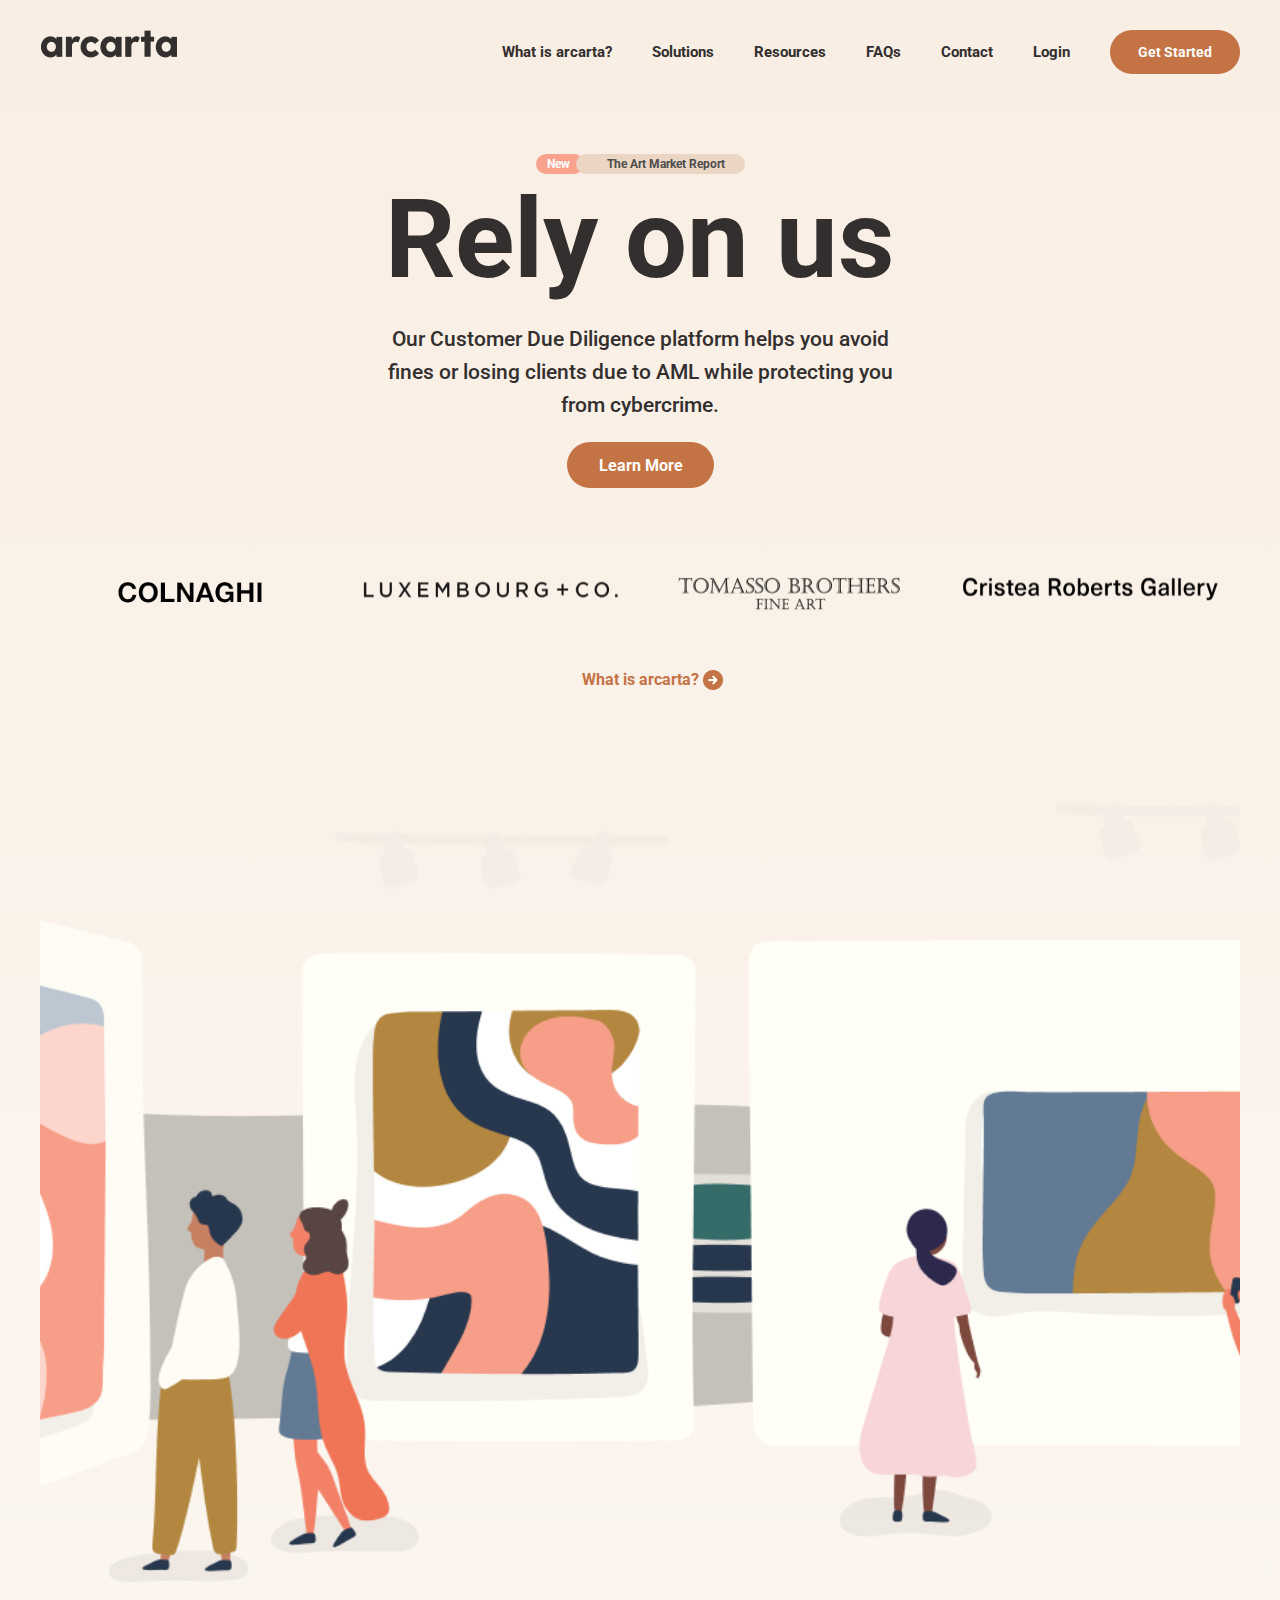
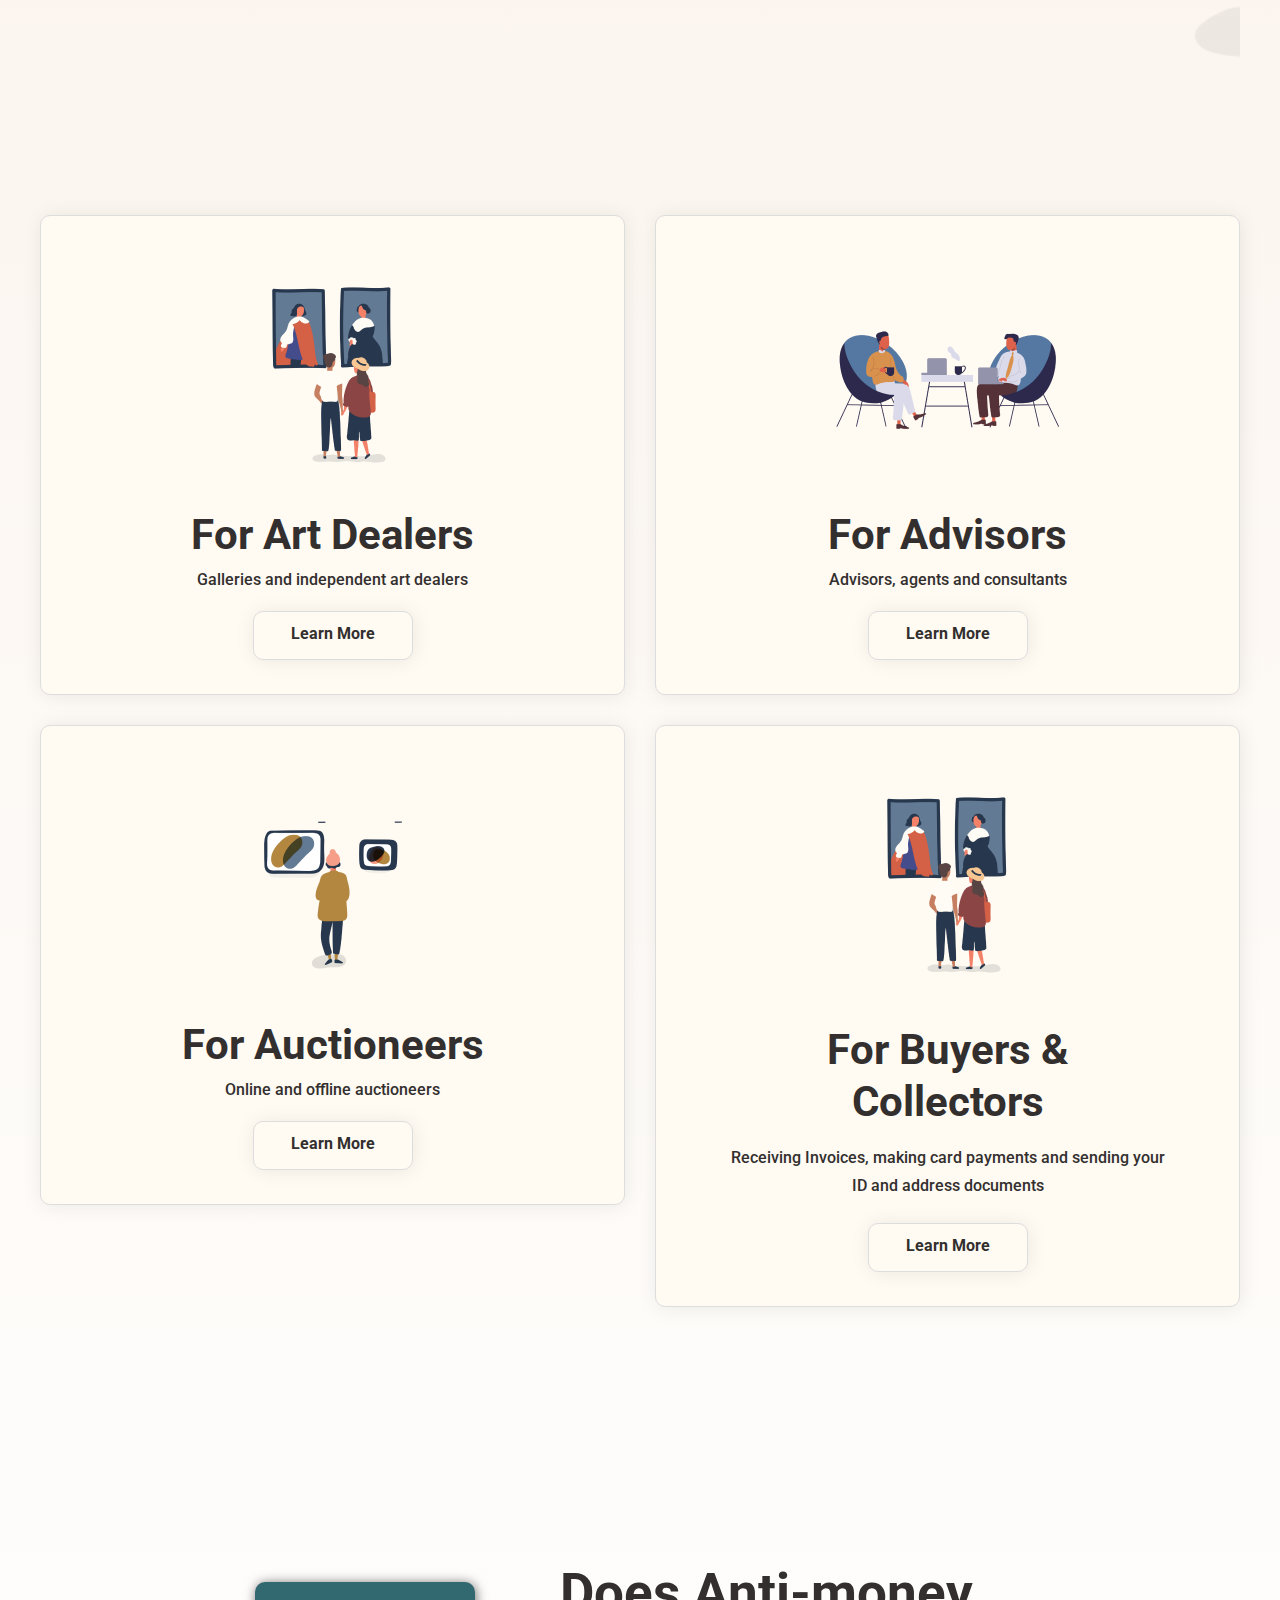
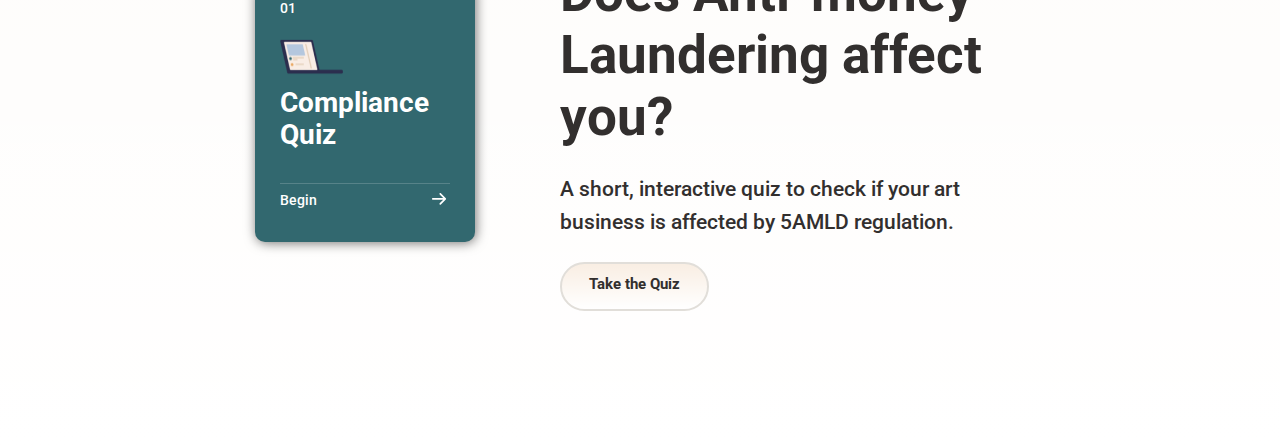
==== commit 9400e8cb: "Merge branch 'main' of https://github.com/SherimbekovAzat/Acarta into Azat" ====
--- a/index.html
+++ b/index.html
@@ -1,5 +1,6 @@
 <!DOCTYPE html>
 <html lang="en">
+
 <head>
     <meta charset="UTF-8">
     <meta http-equiv="X-UA-Compatible" content="IE=edge">
@@ -8,6 +9,7 @@
     <link rel="icon" href="./src/img/png/icon.png">
     <title>Acarta</title>
 </head>
+
 <body>
     <!--HEADER-->
     <header class="header">
@@ -31,24 +33,24 @@
         </div>
     </header>
     <main>
-          <!--HERO-->
+        <!--HERO-->
         <section class="hero">
-           <div class="container">
-               <div class="row">
-              <div class="hero__button">
-                <button class="button__left">
-                    New
-                </button>
-                <button class="button__right">
-                    The Art Market Report
-                </button>
-              </div>
-               </div>
-               <h1 class="hero__title">Rely on us</h1>
-               <h3 class="hero__description">Our Customer Due Diligence platform helps you avoid fines or 
-                   losing clients due to AML while protecting you from cybercrime.</h3>
-                   <button class="button__middle">Learn More</button>
-           </div>
+            <div class="container">
+                <div class="row">
+                    <div class="hero__button">
+                        <button class="button__left">
+                            New
+                        </button>
+                        <button class="button__right">
+                            The Art Market Report
+                        </button>
+                    </div>
+                </div>
+                <h1 class="hero__title">Rely on us</h1>
+                <h3 class="hero__description">Our Customer Due Diligence platform helps you avoid fines or
+                    losing clients due to AML while protecting you from cybercrime.</h3>
+                <button class="button__middle">Learn More</button>
+            </div>
         </section>
         <!--PARTNERS-->
         <section class="partners">
@@ -60,8 +62,8 @@
                     <img src="./src/img/png/partners4.png" alt="" class="partners__image">
                 </div>
                 <span class="partners__content"><a href="#" class="partners__link">What is arcarta?</a></span>
-        <div class="hero__bg"></div>
-    
+                <div class="hero__bg"></div>
+
         </section>
         <!--FOR-->
         <section class="for">
@@ -95,7 +97,8 @@
                         <div class="for__content">
                             <img class="for__img" src="./src/img/png/for1.png" alt="prople">
                             <h3 class="for__title for__title--big">For Buyers & Collectors</h3>
-                            <p class="for__subtitle for__subtitle--long">Receiving Invoices, making card payments and sending your ID and address documents</p>
+                            <p class="for__subtitle for__subtitle--long">Receiving Invoices, making card payments and
+                                sending your ID and address documents</p>
                             <button class="for__button">Learn More</button>
                         </div>
                     </div>
@@ -114,22 +117,28 @@
                             <div class="money__line"></div>
                             <div class="money__links">
                                 <a href="#" class="money__link money__link--second">Begin</a>
-                                <a href="#" class="money__link"> <svg width="16" height="12" viewBox="0 0 16 12" fill="none" xmlns="http://www.w3.org/2000/svg">
-                                    <path d="M0.916687 5.92936C0.916687 6.38769 1.29169 6.76269 1.75002 6.76269H12.1917L8.67502 10.2794C8.33335 10.621 8.33335 11.171 8.67502 11.5127C9.01669 11.8544 9.56669 11.8544 9.90835 11.5127L14.8334 6.59603C15.0167 6.41269 15.1 6.17103 15.0834 5.9377C15.0917 5.70436 15.0084 5.4627 14.8334 5.27936L9.90835 0.362695C9.56669 0.0210287 9.01669 0.0210287 8.67502 0.362695C8.33335 0.704362 8.33335 1.25436 8.67502 1.59603L12.1917 5.09603H1.75002C1.29169 5.09603 0.916687 5.47103 0.916687 5.92936Z" fill="white"/>
+                                <a href="#" class="money__link"> <svg width="16" height="12" viewBox="0 0 16 12"
+                                        fill="none" xmlns="http://www.w3.org/2000/svg">
+                                        <path
+                                            d="M0.916687 5.92936C0.916687 6.38769 1.29169 6.76269 1.75002 6.76269H12.1917L8.67502 10.2794C8.33335 10.621 8.33335 11.171 8.67502 11.5127C9.01669 11.8544 9.56669 11.8544 9.90835 11.5127L14.8334 6.59603C15.0167 6.41269 15.1 6.17103 15.0834 5.9377C15.0917 5.70436 15.0084 5.4627 14.8334 5.27936L9.90835 0.362695C9.56669 0.0210287 9.01669 0.0210287 8.67502 0.362695C8.33335 0.704362 8.33335 1.25436 8.67502 1.59603L12.1917 5.09603H1.75002C1.29169 5.09603 0.916687 5.47103 0.916687 5.92936Z"
+                                            fill="white" />
                                     </svg></a>
                             </div>
                         </div>
                     </div>
                     <div class="money-anti">
                         <h3 class="money__title">Does Anti-money Laundering affect you?</h3>
-                        <p class="money__text">A short, interactive quiz to check if your art business is affected by 5AMLD regulation.</p>
+                        <p class="money__text">A short, interactive quiz to check if your art business is affected by
+                            5AMLD regulation.</p>
                         <button class="money__button">Take the Quiz
-                            </button>
+                        </button>
                     </div>
-                </div>
+            </div>
+
             </div>
         </section>
-        
+
     </main>
 </body>
+
 </html>--- a/src/css/index.css
+++ b/src/css/index.css
@@ -94,7 +94,9 @@
 }
 
 body {
-  box-sizing: border-box;
+  -webkit-box-sizing: border-box;
+          box-sizing: border-box;
+  background: -webkit-gradient(linear, left top, left bottom, from(rgba(255, 255, 255, 0)), to(#FFFFFF)), #F9EEE3;
   background: linear-gradient(180deg, rgba(255, 255, 255, 0) 0%, #FFFFFF 100%), #F9EEE3;
 }
 
@@ -113,8 +115,11 @@
 }
 
 .row {
-  display: flex;
-  flex-wrap: wrap;
+  display: -webkit-box;
+  display: -ms-flexbox;
+  display: flex;
+  -ms-flex-wrap: wrap;
+      flex-wrap: wrap;
 }
 
 .header {
@@ -130,6 +135,7 @@
 
 .header__link:hover {
   color: #C47344;
+  -webkit-transition: 0.2s;
   transition: 0.2s;
 }
 
@@ -143,6 +149,7 @@
   border-radius: 50px;
   padding: 14px 28px;
   cursor: pointer;
+  border: none;
 }
 
 .header__list {
@@ -154,29 +161,52 @@
 }
 
 .header__right {
-  display: flex;
-  align-items: center;
-  justify-content: center;
+  display: -webkit-box;
+  display: -ms-flexbox;
+  display: flex;
+  -webkit-box-align: center;
+      -ms-flex-align: center;
+          align-items: center;
+  -webkit-box-pack: center;
+      -ms-flex-pack: center;
+          justify-content: center;
 }
 
 .header__lists {
+  display: -webkit-box;
+  display: -ms-flexbox;
   display: flex;
 }
 
 .header__row {
-  display: flex;
-  justify-content: space-between;
+  display: -webkit-box;
+  display: -ms-flexbox;
+  display: flex;
+  -webkit-box-pack: justify;
+      -ms-flex-pack: justify;
+          justify-content: space-between;
 }
 
 .for__content {
-  display: flex;
-  align-items: center;
-  justify-content: center;
-  flex-direction: column;
+  display: -webkit-box;
+  display: -ms-flexbox;
+  display: flex;
+  -webkit-box-align: center;
+      -ms-flex-align: center;
+          align-items: center;
+  -webkit-box-pack: center;
+      -ms-flex-pack: center;
+          justify-content: center;
+  -webkit-box-orient: vertical;
+  -webkit-box-direction: normal;
+      -ms-flex-direction: column;
+          flex-direction: column;
   background: #FFFAF2;
   border: 1px solid #DDDDDD;
-  box-sizing: border-box;
-  box-shadow: 1px 1px 20px rgba(0, 0, 0, 0.08);
+  -webkit-box-sizing: border-box;
+          box-sizing: border-box;
+  -webkit-box-shadow: 1px 1px 20px rgba(0, 0, 0, 0.08);
+          box-shadow: 1px 1px 20px rgba(0, 0, 0, 0.08);
   border-radius: 10px;
   margin: 15px;
 }
@@ -220,19 +250,23 @@
   text-align: center;
   background: #FFFAF2;
   border: 1px solid #DDDDDD;
-  box-sizing: border-box;
-  box-shadow: 1px 1px 20px rgba(0, 0, 0, 0.08);
+  -webkit-box-sizing: border-box;
+          box-sizing: border-box;
+  -webkit-box-shadow: 1px 1px 20px rgba(0, 0, 0, 0.08);
+          box-shadow: 1px 1px 20px rgba(0, 0, 0, 0.08);
   border-radius: 10px;
   cursor: pointer;
   padding: 12px 37px 16px;
   margin: 23px 0 34px;
+  -webkit-transition: 0.3s;
   transition: 0.3s;
 }
 
 .for__button:hover {
   border: 1px solid transparent;
   background-color: #C47344;
-  transform: scale(1.1);
+  -webkit-transform: scale(1.1);
+          transform: scale(1.1);
   color: #FFFFFF;
 }
 
@@ -245,9 +279,15 @@
 }
 
 .money__content {
-  display: flex;
-  align-items: center;
-  justify-content: center;
+  display: -webkit-box;
+  display: -ms-flexbox;
+  display: flex;
+  -webkit-box-align: center;
+      -ms-flex-align: center;
+          align-items: center;
+  -webkit-box-pack: center;
+      -ms-flex-pack: center;
+          justify-content: center;
 }
 
 .money__title {
@@ -271,7 +311,8 @@
 
 .money__quiz {
   background: #32686F;
-  box-shadow: 1px 1px 12px rgba(0, 0, 0, 0.55);
+  -webkit-box-shadow: 1px 1px 12px rgba(0, 0, 0, 0.55);
+          box-shadow: 1px 1px 12px rgba(0, 0, 0, 0.55);
   border-radius: 10px;
   width: 220px;
   height: 260px;
@@ -281,8 +322,13 @@
 
 .money__quizcontent {
   margin: 19px 27px 23px 25px;
-  display: flex;
-  flex-direction: column;
+  display: -webkit-box;
+  display: -ms-flexbox;
+  display: flex;
+  -webkit-box-orient: vertical;
+  -webkit-box-direction: normal;
+      -ms-flex-direction: column;
+          flex-direction: column;
 }
 
 .money__img {
@@ -327,6 +373,7 @@
 }
 
 .money__button {
+  background: -webkit-gradient(linear, left top, left bottom, from(rgba(255, 255, 255, 0)), to(#FFFFFF)), #F9EEE3;
   background: linear-gradient(180deg, rgba(255, 255, 255, 0) 0%, #FFFFFF 100%), #F9EEE3;
   color: #322F2E;
   font-size: 15px;
@@ -334,6 +381,133 @@
   font-family: "Roboto", sans-serif;
   padding: 11px 27px 16px;
   border: 2px solid #E1DED9;
-  box-sizing: border-box;
+  -webkit-box-sizing: border-box;
+          box-sizing: border-box;
   border-radius: 50px;
 }
+
+.hero__bg {
+  margin: 80px 0 132px;
+  background-image: url(../img/png/Frame.png);
+  background-size: cover;
+  background-position: center;
+  width: 100%;
+  height: 100vh;
+}
+
+.hero__button {
+  margin: 50px auto 11px auto;
+}
+
+.hero__button:hover .button__left {
+  -webkit-transform: scale(1) translate(10%);
+          transform: scale(1) translate(10%);
+  -webkit-transition: 1.2s;
+  transition: 1.2s;
+}
+
+.hero__title {
+  color: #322F2E;
+  font-size: 110px;
+  font-weight: bold;
+  font-family: "Roboto", sans-serif;
+  margin: 0 auto 28px auto;
+  text-align: center;
+}
+
+.hero__description {
+  color: #322F2E;
+  font-size: 21px;
+  font-weight: 500;
+  font-family: "Roboto", sans-serif;
+  margin: 28px auto 20px auto;
+  width: 524px;
+  text-align: center;
+  line-height: 33px;
+}
+
+.button__left {
+  background-color: #F9A38F;
+  border-radius: 20px;
+  color: #FFFFFF;
+  font-size: 12px;
+  font-weight: bold;
+  font-family: "Roboto", sans-serif;
+  outline: none;
+  border: none;
+  padding: 3px 14px 3px 11px;
+}
+
+.button__right {
+  background-color: #ebd5c3;
+  border-radius: 20px;
+  color: #4D4D4D;
+  font-size: 12px;
+  font-weight: bold;
+  font-family: "Roboto", sans-serif;
+  outline: none;
+  border: none;
+  padding: 3px 20px 3px 31px;
+  margin-left: -12px;
+}
+
+.button__middle {
+  background-color: #C47344;
+  color: #FFFFFF;
+  font-size: 16px;
+  font-weight: bold;
+  font-family: "Roboto", sans-serif;
+  border-radius: 30px;
+  border: none;
+  outline: none;
+  padding: 14px 31px 13px 32px;
+  margin: auto;
+  display: -webkit-box;
+  display: -ms-flexbox;
+  display: flex;
+}
+
+.button__middle:hover {
+  background-color: #5e2708;
+  -webkit-transform: scale(1.1);
+          transform: scale(1.1);
+  -webkit-transition: 1.2s;
+  transition: 1.2s;
+}
+
+.partners__row {
+  -ms-flex-pack: distribute;
+      justify-content: space-around;
+}
+
+.partners__image {
+  margin: 52px 0 34px 0;
+}
+
+.partners__content {
+  position: relative;
+  display: block;
+  text-align: center;
+}
+
+.partners__link {
+  color: #C47344;
+  font-size: 16px;
+  font-weight: bold;
+  font-family: "Roboto", sans-serif;
+  position: relative;
+}
+
+.partners__link:hover {
+  cursor: pointer;
+  color: #e39d76;
+}
+
+.partners__link::after {
+  position: absolute;
+  right: -73px;
+  top: 0;
+  width: 100%;
+  height: 100%;
+  content: url(../img/png/link.png);
+}
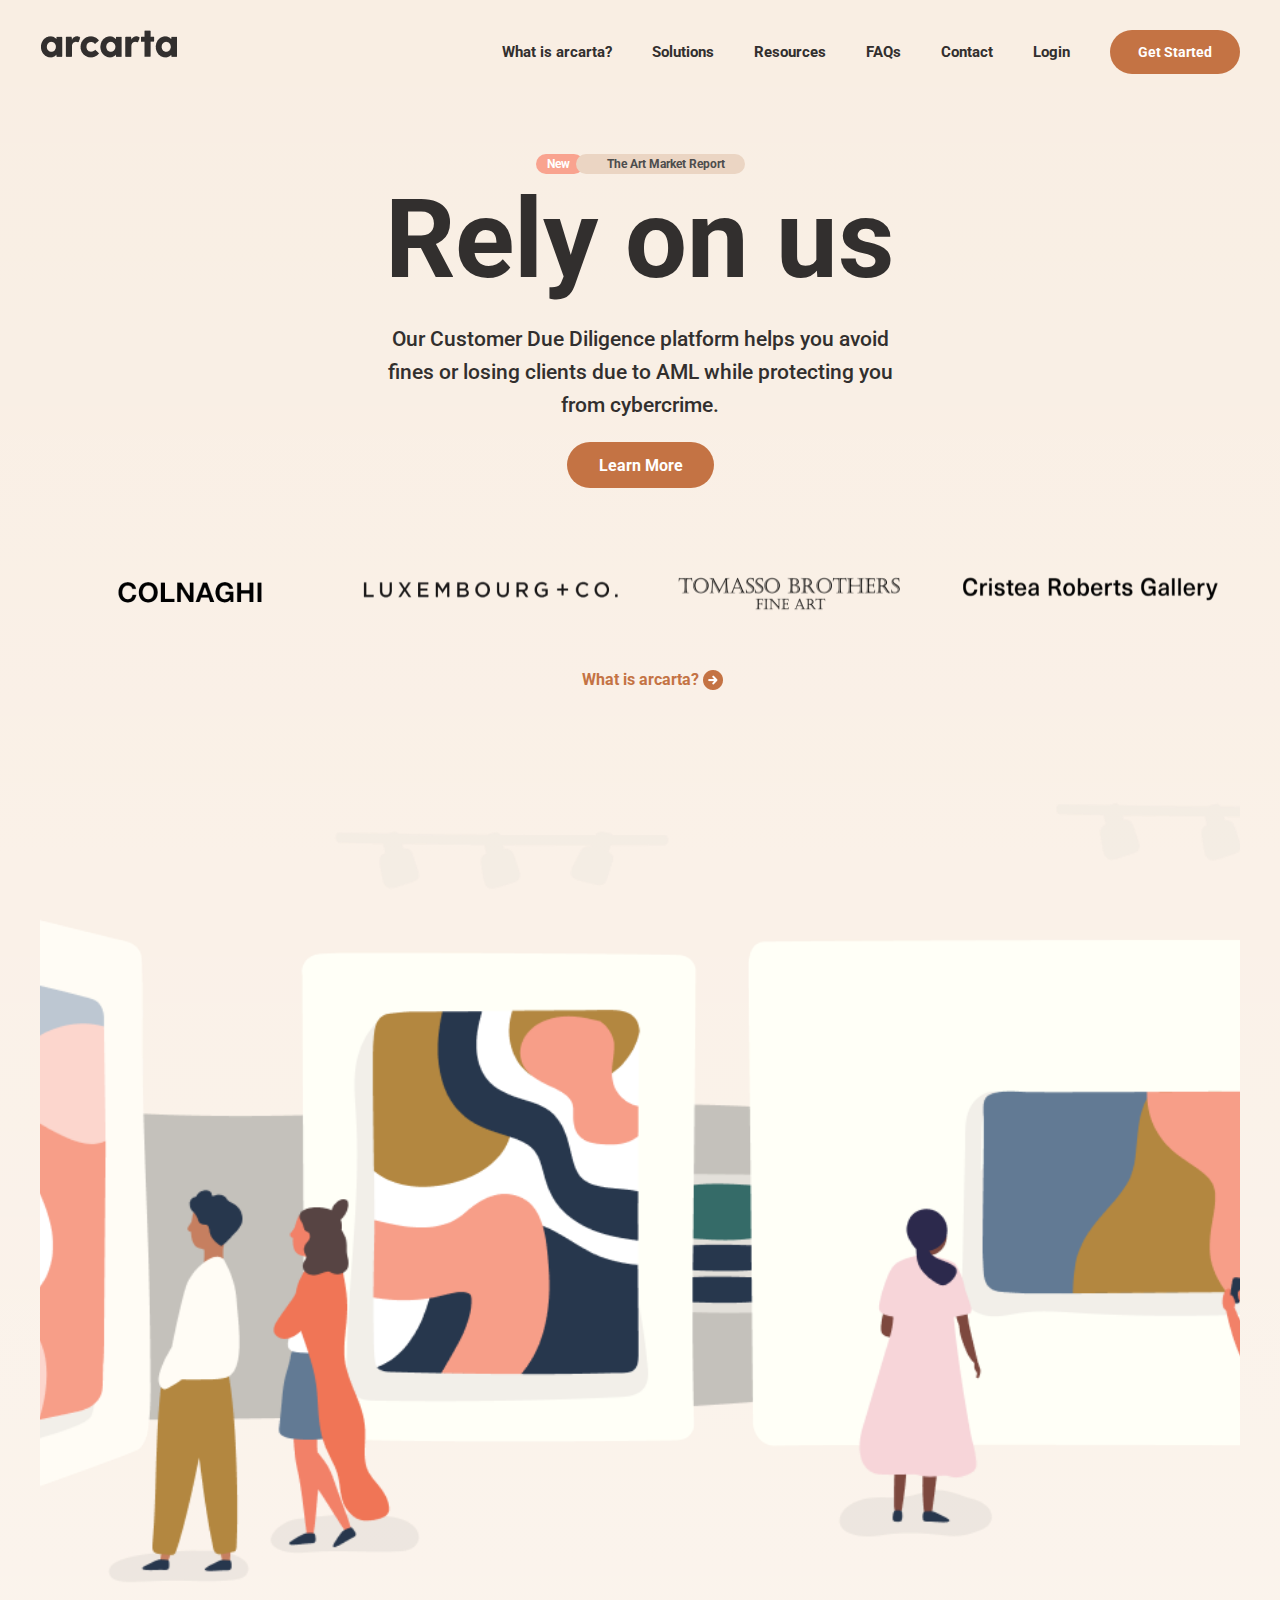
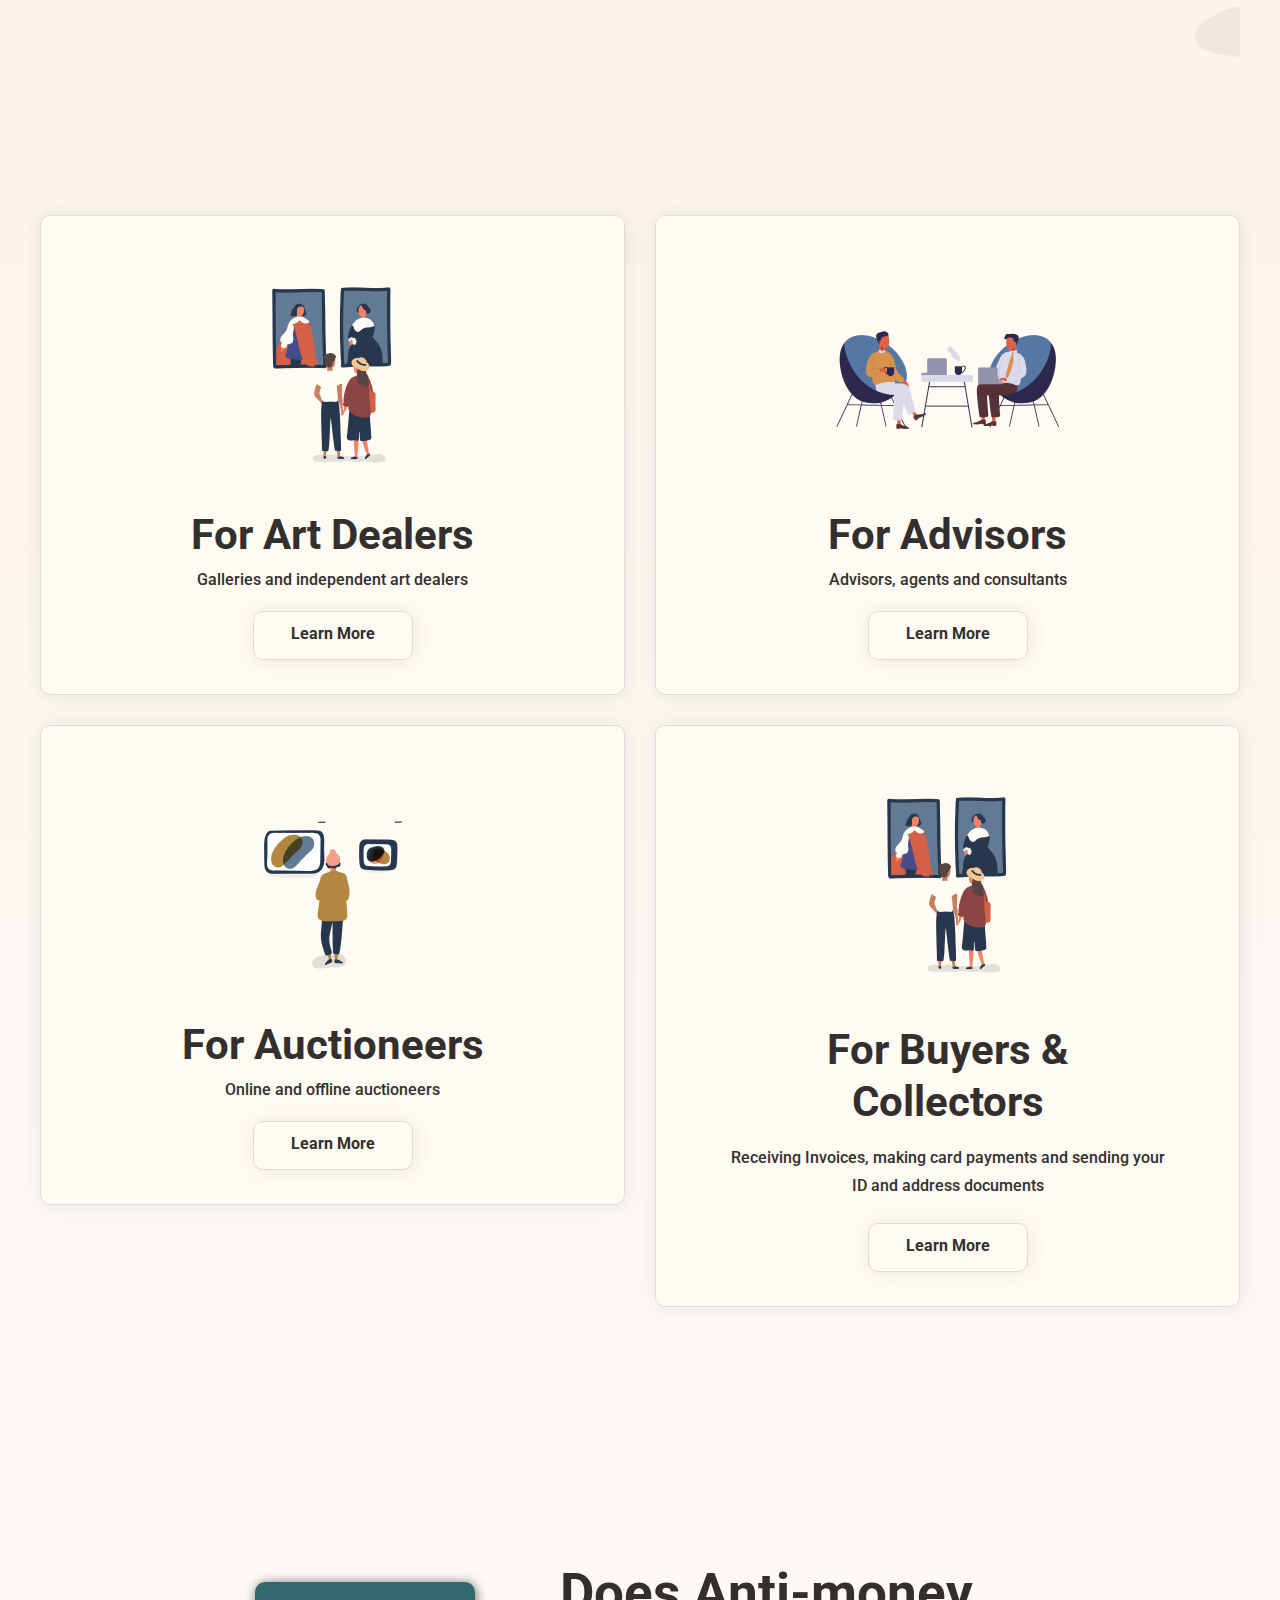
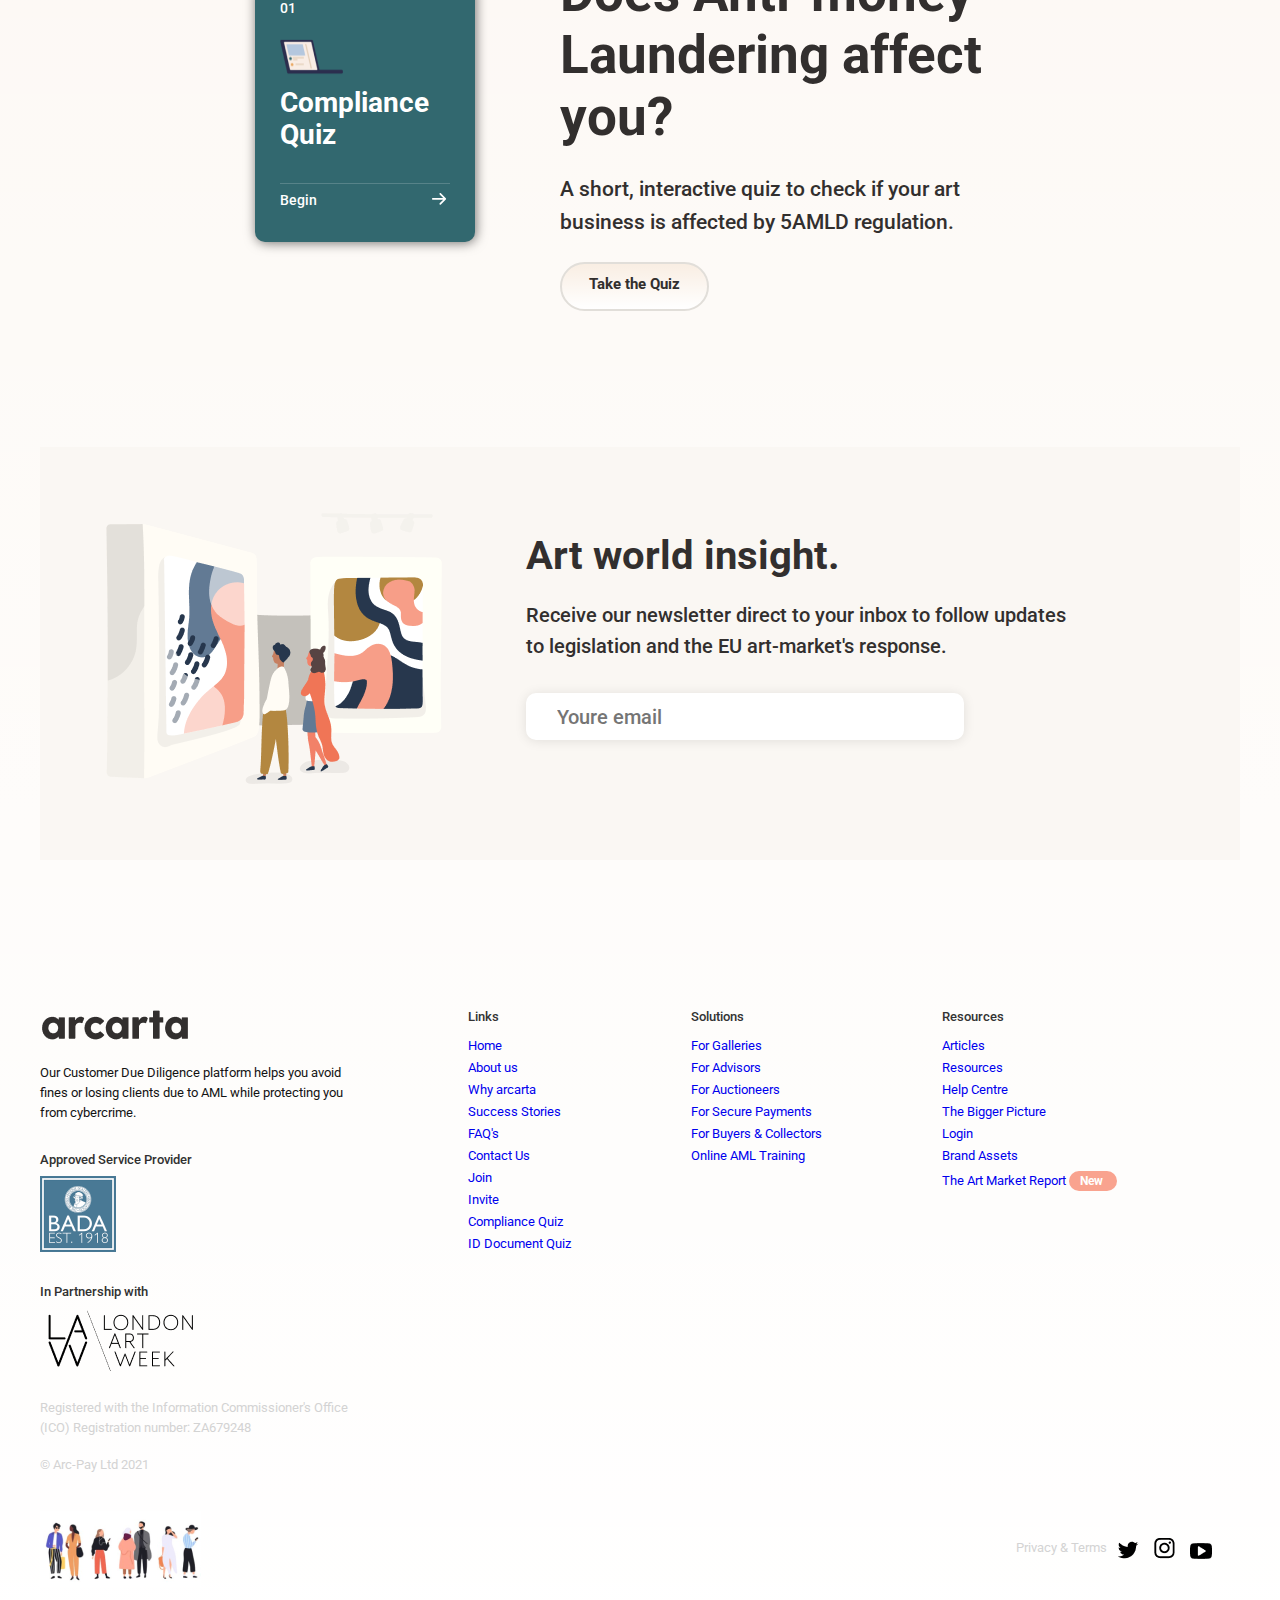
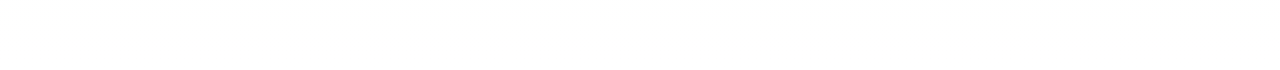
==== commit 9b507c15: "I added footer section" ====
--- a/index.html
+++ b/index.html
@@ -137,8 +137,100 @@
 
             </div>
         </section>
+        <!--INSIGHT-->
+        <section class="insight">
+            <div class="container">
+                <div class="insight__background">
+                    <div class="row">
+                        <img src="./src/img/png/insight.png" alt="img" class="insight__image">
+                      <div class="insight__content">
+                        <h2 class="insight__title">
+                            Art world insight.
+                        </h2>
+                        <p class="insight__description">
+                            Receive our newsletter direct to your inbox to follow updates <br> to legislation and the EU
+                            art-market's response.
+                        </p>
+                        <input type="email" placeholder="Youre email" class="insight__input">
+                      </div>
+                    </div>
+                </div>
+            </div>
+        </section>
 
     </main>
+    <!--FOOTER-->
+    <section class="footer">
+        <div class="container">
+            <div class="row">
+                <div class="footer__left">
+                    <img src="./src/img/png/footerlogo.png" alt="logo" class="footetr__image">
+                    <p class="footer__text">
+                        Our Customer Due Diligence platform helps you avoid <br> fines or losing clients due to AML while protecting you <br> from cybercrime.
+                    </p>
+                    <h6 class="footer__content">Approved Service Provider</h6>
+                    <img src="./src/img/png/pectangle.png" alt="" class="footer__rectangle">
+                    <h6 class="footer__content">In Partnership with</h6>
+                    <img src="./src/img/png/londonartweek.png" alt="" class="footer__london">
+                    <p class="footer__trtext">Registered with the Information Commissioner's Office <br> (ICO) Registration number: ZA679248</p>
+                    <p class="footer__pay">© Arc-Pay Ltd 2021</p>
+                </div>
+                <div class="footer__right">
+                    <div class="footer__leftnav">
+                        <p class="footer__description">Links</p> 
+                       <ul>
+                            <li class="footer__nav"><a href="#" class="footetr__link">Home</a></li>
+                            <li class="footer__nav"><a href="#" class="footetr__link">About us</a></li>
+                            <li class="footer__nav"><a href="#" class="footetr__link">Why arcarta</a></li>
+                            <li class="footer__nav"><a href="#" class="footetr__link">Success Stories</a></li>
+                            <li class="footer__nav"><a href="#" class="footetr__link">FAQ's</a></li>
+                            <li class="footer__nav"><a href="#" class="footetr__link">Contact Us</a></li>
+                            <li class="footer__nav"><a href="#" class="footetr__link">Join</a></li>
+                            <li class="footer__nav"><a href="#" class="footetr__link">Invite</a></li>
+                            <li class="footer__nav"><a href="#" class="footetr__link">Compliance Quiz</a></li>
+                            <li class="footer__nav"><a href="#" class="footetr__link">ID Document Quiz</a></li> 
+                       </ul>
+                        </div>
+                       <div class="footer__middlenav">
+                        <p class="footer__description">Solutions</p>                 
+                        <ul>
+                            <li class="footer__nav"><a href="#" class="footetr__link">For Galleries</a></li>
+                            <li class="footer__nav"><a href="#" class="footetr__link">For Advisors</a></li>
+                            <li class="footer__nav"><a href="#" class="footetr__link">For Auctioneers</a></li>
+                            <li class="footer__nav"><a href="#" class="footetr__link">For Secure Payments</a></li>
+                            <li class="footer__nav"><a href="#" class="footetr__link">For Buyers & Collectors</a></li>
+                            <li class="footer__nav"><a href="#" class="footetr__link">Online AML Training</a></li> 
+                        </ul>
+                       </div>          
+                       <div class="footer__rightnav">
+                        <p class="footer__description">Resources</p>           
+                        <ul>
+                            <li class="footer__nav"><a href="#" class="footetr__link">Articles</a></li>
+                            <li class="footer__nav"><a href="#" class="footetr__link">Resources</a></li>
+                            <li class="footer__nav"><a href="#" class="footetr__link">Help Centre</a></li>
+                            <li class="footer__nav"><a href="#" class="footetr__link">The Bigger Picture</a></li>
+                            <li class="footer__nav"><a href="#" class="footetr__link">Login</a></li>
+                            <li class="footer__nav"><a href="#" class="footetr__link">Brand Assets</a></li>  
+                            <li class="footer__nav"><a href="#" class="footetr__link">The Art Market Report <button class="footer__button">New</button></a></li> 
+                        </ul>
+                       </div>
+                </div>
+                <div class="footer__bottom">
+                <div class="footer__btleft">
+                    <img src="./src/img/png/footerimage.png" alt="image" class="footer__btimage">
+                </div>
+                   <div class="footer__btright">
+                    <p class="footer__bttext">Privacy & Terms</p>
+                    <div class="footer__icons">
+                      <a href="#"><img src="./src/img/png/twitter.png" alt="" class="footer__icon"></a>
+                      <a href="#"><img src="./src/img/png/instagram.png" alt="" class="footer__icon"></a>
+                      <a href="#"><img src="./src/img/png/youtube.png" alt="" class="footer__icon"></a>
+                    </div>
+                   </div>
+                </div>
+            </div>
+        </div>
+    </section>
 </body>
 
 </html>--- a/src/css/index.css
+++ b/src/css/index.css
@@ -187,6 +187,132 @@
           justify-content: space-between;
 }
 
+.hero__bg {
+  margin: 80px 0 132px;
+  background-image: url(../img/png/Frame.png);
+  background-size: cover;
+  background-position: center;
+  width: 100%;
+  height: 100vh;
+}
+
+.hero__button {
+  margin: 50px auto 11px auto;
+}
+
+.hero__button:hover .button__left {
+  -webkit-transform: scale(1) translate(10%);
+          transform: scale(1) translate(10%);
+  -webkit-transition: 1.2s;
+  transition: 1.2s;
+}
+
+.hero__title {
+  color: #322F2E;
+  font-size: 110px;
+  font-weight: bold;
+  font-family: "Roboto", sans-serif;
+  margin: 0 auto 28px auto;
+  text-align: center;
+}
+
+.hero__description {
+  color: #322F2E;
+  font-size: 21px;
+  font-weight: 500;
+  font-family: "Roboto", sans-serif;
+  margin: 28px auto 20px auto;
+  width: 524px;
+  text-align: center;
+  line-height: 33px;
+}
+
+.button__left {
+  background-color: #F9A38F;
+  border-radius: 20px;
+  color: #FFFFFF;
+  font-size: 12px;
+  font-weight: bold;
+  font-family: "Roboto", sans-serif;
+  outline: none;
+  border: none;
+  padding: 3px 14px 3px 11px;
+}
+
+.button__right {
+  background-color: #ebd5c3;
+  border-radius: 20px;
+  color: #4D4D4D;
+  font-size: 12px;
+  font-weight: bold;
+  font-family: "Roboto", sans-serif;
+  outline: none;
+  border: none;
+  padding: 3px 20px 3px 31px;
+  margin-left: -12px;
+}
+
+.button__middle {
+  background-color: #C47344;
+  color: #FFFFFF;
+  font-size: 16px;
+  font-weight: bold;
+  font-family: "Roboto", sans-serif;
+  border-radius: 30px;
+  border: none;
+  outline: none;
+  padding: 14px 31px 13px 32px;
+  margin: auto;
+  display: -webkit-box;
+  display: -ms-flexbox;
+  display: flex;
+}
+
+.button__middle:hover {
+  background-color: #5e2708;
+  -webkit-transform: scale(1.1);
+          transform: scale(1.1);
+  -webkit-transition: 1.2s;
+  transition: 1.2s;
+}
+
+.partners__row {
+  -ms-flex-pack: distribute;
+      justify-content: space-around;
+}
+
+.partners__image {
+  margin: 52px 0 34px 0;
+}
+
+.partners__content {
+  position: relative;
+  display: block;
+  text-align: center;
+}
+
+.partners__link {
+  color: #C47344;
+  font-size: 16px;
+  font-weight: bold;
+  font-family: "Roboto", sans-serif;
+  position: relative;
+}
+
+.partners__link:hover {
+  cursor: pointer;
+  color: #e39d76;
+}
+
+.partners__link::after {
+  position: absolute;
+  right: -73px;
+  top: 0;
+  width: 100%;
+  height: 100%;
+  content: url(../img/png/link.png);
+}
+
 .for__content {
   display: -webkit-box;
   display: -ms-flexbox;
@@ -386,47 +512,143 @@
   border-radius: 50px;
 }
 
-.hero__bg {
-  margin: 80px 0 132px;
-  background-image: url(../img/png/Frame.png);
-  background-size: cover;
-  background-position: center;
+.insight {
+  margin-bottom: 150px;
+}
+
+.insight__content {
+  margin: 89px 0 96px;
+}
+
+.insight__image {
+  margin: 43px 80px 45px 60px;
+}
+
+.insight__background {
+  background-color: #FAF7F3;
+}
+
+.insight__title {
+  color: #322F2E;
+  font-size: 40px;
+  font-weight: bold;
+  font-family: "Roboto", sans-serif;
+}
+
+.insight__description {
+  color: #322F2E;
+  font-size: 20px;
+  font-weight: 500;
+  font-family: "Roboto", sans-serif;
+  margin: 24px 0 31px;
+  line-height: 31px;
+}
+
+.insight__input {
+  color: #322F2E;
+  font-size: 20px;
+  font-weight: 500;
+  font-family: "Roboto", sans-serif;
+  background-color: #FFFFFF;
+  -webkit-box-shadow: 0px 1px 12px rgba(0, 0, 0, 0.1);
+          box-shadow: 0px 1px 12px rgba(0, 0, 0, 0.1);
+  border-radius: 10px;
+  border: none;
+  outline: none;
+  padding: 12px 153px 11px 31px;
+  position: relative;
+}
+
+.insight__input::after {
+  position: absolute;
+  content: url(../img/png/Group1.png);
+  top: 0;
+  right: -100px;
   width: 100%;
-  height: 100vh;
-}
-
-.hero__button {
-  margin: 50px auto 11px auto;
-}
-
-.hero__button:hover .button__left {
-  -webkit-transform: scale(1) translate(10%);
-          transform: scale(1) translate(10%);
-  -webkit-transition: 1.2s;
-  transition: 1.2s;
-}
-
-.hero__title {
-  color: #322F2E;
-  font-size: 110px;
-  font-weight: bold;
-  font-family: "Roboto", sans-serif;
-  margin: 0 auto 28px auto;
-  text-align: center;
-}
-
-.hero__description {
-  color: #322F2E;
-  font-size: 21px;
-  font-weight: 500;
-  font-family: "Roboto", sans-serif;
-  margin: 28px auto 20px auto;
-  width: 524px;
-  text-align: center;
-  line-height: 33px;
-}
-
-.button__left {
+  height: 100%;
+}
+
+.footer__right {
+  display: -webkit-box;
+  display: -ms-flexbox;
+  display: flex;
+  -webkit-box-pack: justify;
+      -ms-flex-pack: justify;
+          justify-content: space-between;
+}
+
+.footer__nav {
+  color: #131313;
+  font-size: 13px;
+  font-weight: normal;
+  font-family: "Roboto", sans-serif;
+  display: block;
+  padding-top: 9px;
+  text-decoration: none;
+}
+
+.footer__leftnav {
+  -webkit-box-orient: vertical;
+  -webkit-box-direction: normal;
+      -ms-flex-direction: column;
+          flex-direction: column;
+  margin-left: 120px;
+}
+
+.footer__middlenav {
+  margin-left: 120px;
+}
+
+.footer__rightnav {
+  margin-left: 120px;
+}
+
+.footer__description {
+  margin-bottom: 7px;
+  color: #333333;
+  font-size: 13px;
+  font-weight: 500;
+  font-family: "Roboto", sans-serif;
+}
+
+.footer__text {
+  color: #131313;
+  font-size: 13px;
+  font-weight: normal;
+  font-family: "Roboto", sans-serif;
+  padding: 20px 0 30px;
+  line-height: 20px;
+}
+
+.footer__content {
+  color: #313131;
+  font-size: 13px;
+  font-weight: 500;
+  font-family: "Roboto", sans-serif;
+  margin-bottom: 10px;
+}
+
+.footer__rectangle {
+  margin-bottom: 30px;
+}
+
+.footer__trtext {
+  color: #D3D3D3;
+  font-size: 13px;
+  font-weight: normal;
+  font-family: "Roboto", sans-serif;
+  padding: 20px 0;
+  line-height: 20px;
+}
+
+.footer__pay {
+  color: #D3D3D3;
+  font-size: 13px;
+  font-weight: normal;
+  font-family: "Roboto", sans-serif;
+}
+
+.footer__button {
   background-color: #F9A38F;
   border-radius: 20px;
   color: #FFFFFF;
@@ -438,76 +660,43 @@
   padding: 3px 14px 3px 11px;
 }
 
-.button__right {
-  background-color: #ebd5c3;
-  border-radius: 20px;
-  color: #4D4D4D;
-  font-size: 12px;
-  font-weight: bold;
-  font-family: "Roboto", sans-serif;
-  outline: none;
-  border: none;
-  padding: 3px 20px 3px 31px;
-  margin-left: -12px;
-}
-
-.button__middle {
-  background-color: #C47344;
-  color: #FFFFFF;
-  font-size: 16px;
-  font-weight: bold;
-  font-family: "Roboto", sans-serif;
-  border-radius: 30px;
-  border: none;
-  outline: none;
-  padding: 14px 31px 13px 32px;
-  margin: auto;
-  display: -webkit-box;
-  display: -ms-flexbox;
-  display: flex;
-}
-
-.button__middle:hover {
-  background-color: #5e2708;
-  -webkit-transform: scale(1.1);
-          transform: scale(1.1);
-  -webkit-transition: 1.2s;
-  transition: 1.2s;
-}
-
-.partners__row {
-  -ms-flex-pack: distribute;
-      justify-content: space-around;
-}
-
-.partners__image {
-  margin: 52px 0 34px 0;
-}
-
-.partners__content {
-  position: relative;
-  display: block;
-  text-align: center;
-}
-
-.partners__link {
-  color: #C47344;
-  font-size: 16px;
-  font-weight: bold;
-  font-family: "Roboto", sans-serif;
-  position: relative;
-}
-
-.partners__link:hover {
-  cursor: pointer;
-  color: #e39d76;
-}
-
-.partners__link::after {
-  position: absolute;
-  right: -73px;
-  top: 0;
-  width: 100%;
-  height: 100%;
-  content: url(../img/png/link.png);
-}
+.footer__bttext {
+  color: #D3D3D3;
+  font-size: 13px;
+  font-weight: normal;
+  font-family: "Roboto", sans-serif;
+}
+
+.footer__icon {
+  margin-left: 10px;
+}
+
+.footer__icon:first-child {
+  margin-bottom: 2px;
+}
+
+.footer__icon:last-child {
+  margin-bottom: 6px;
+}
+
+.footer__bottom {
+  display: -webkit-box;
+  display: -ms-flexbox;
+  display: flex;
+  -webkit-box-pack: justify;
+      -ms-flex-pack: justify;
+          justify-content: space-between;
+  margin: 40px 0 80px;
+}
+
+.footer__bttext {
+  margin-top: 5px;
+}
+
+.footer__btright {
+  display: -webkit-box;
+  display: -ms-flexbox;
+  display: flex;
+  margin-top: 25px;
+  margin-left: 815px;
+}
